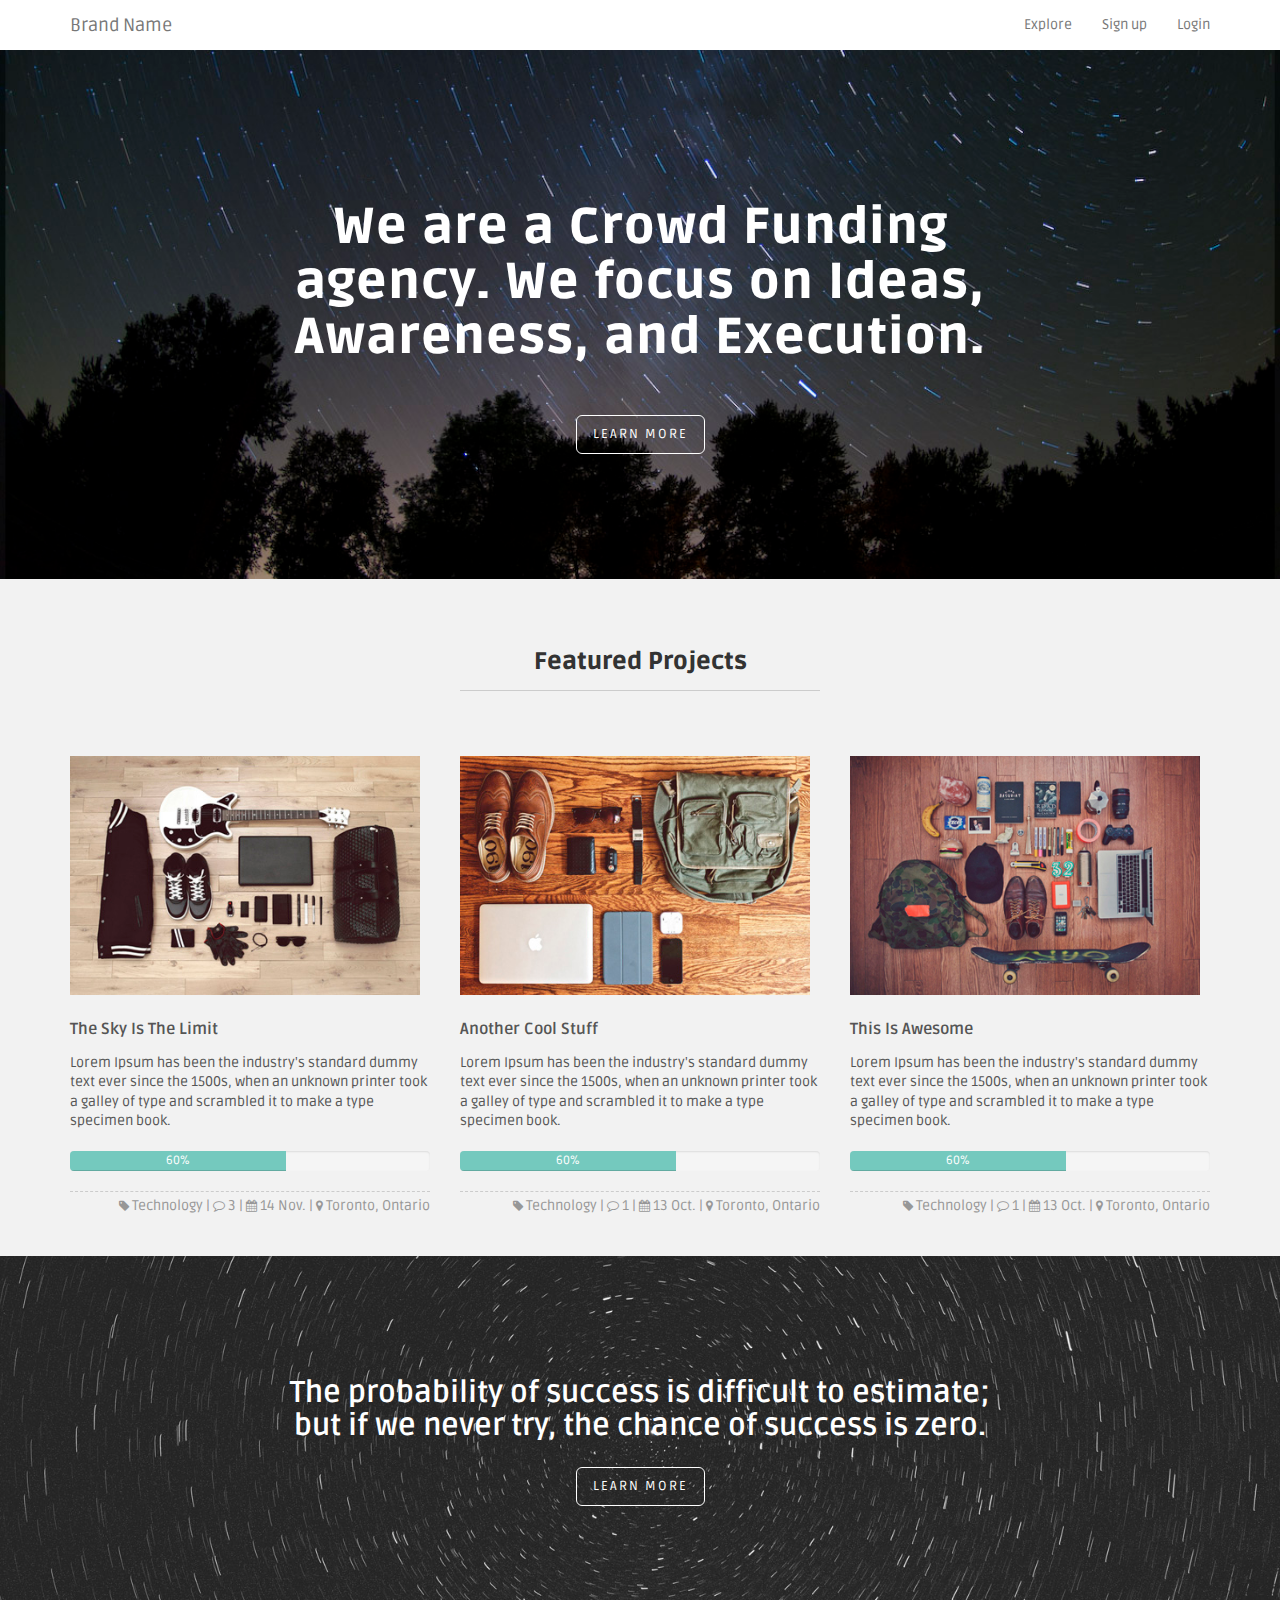
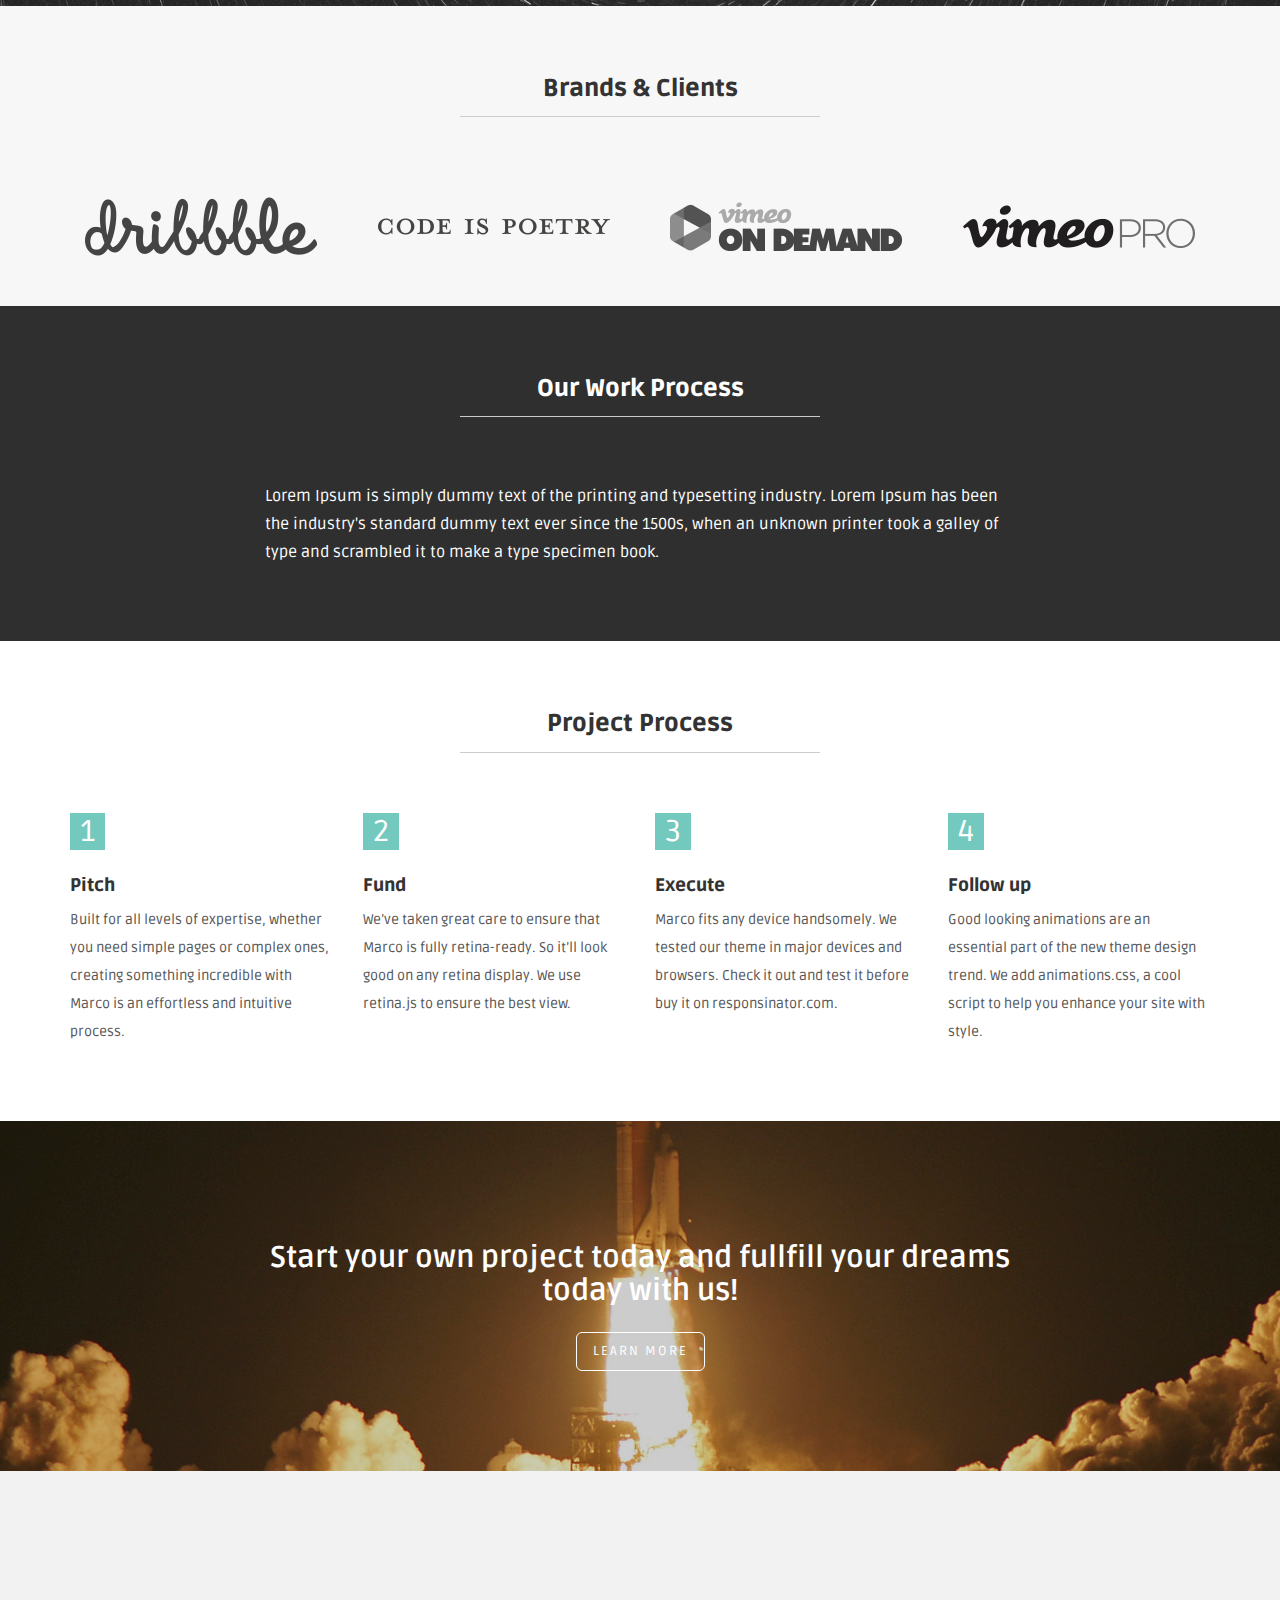
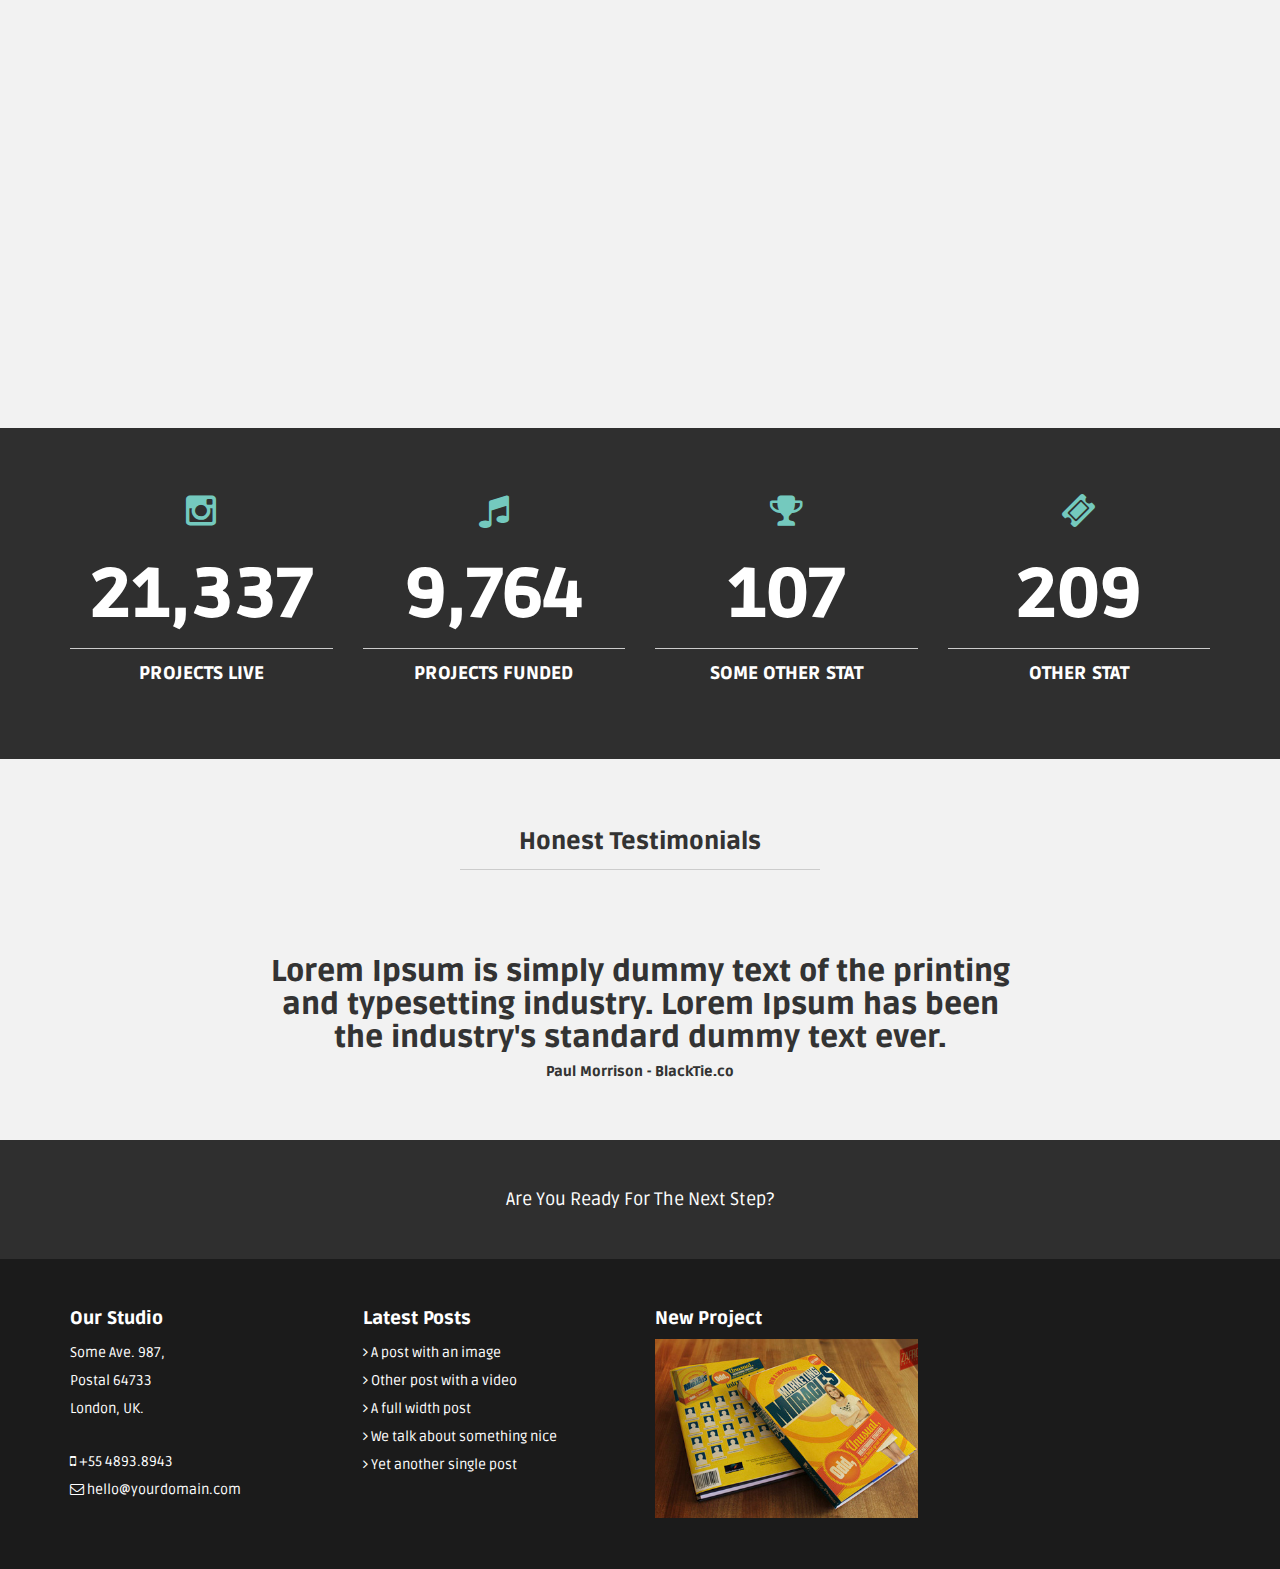
==== website/index.html @ f7316d7e "new sameple website" ====
<!DOCTYPE html>
<html lang="en">
  <head>
    <meta charset="utf-8">
    <meta http-equiv="X-UA-Compatible" content="IE=edge">
    <meta name="viewport" content="width=device-width, initial-scale=1.0">
    <meta name="description" content="">
    <meta name="author" content="">
    <link rel="shortcut icon" href="assets/ico/favicon.png">

    <title>Brand Name</title>

    <link href="assets/css/hover_pack.css" rel="stylesheet">

    <!-- Bootstrap core CSS -->
    <link href="assets/css/bootstrap.css" rel="stylesheet">

    <!-- Custom styles for this template -->
    <link href="assets/css/main.css" rel="stylesheet">
    <link href="assets/css/colors/color-74c9be.css" rel="stylesheet">    
    <link href="assets/css/animations.css" rel="stylesheet">
    <link href="assets/css/font-awesome.min.css" rel="stylesheet">
    

    <!-- Main Jquery & Hover Effects. Should load first -->
    <script src="http://ajax.googleapis.com/ajax/libs/jquery/1.11.2/jquery.min.js"></script>
    <script src="assets/js/hover_pack.js"></script>
  
  </head>

  <body>


	<! ========== NAV BAR ==================================================================================================== 
	=============================================================================================================================>

    <nav class="navbar navbar-default navbar-fixed-top topnav" role="navigation">
        <div class="container topnav">
            <!-- Brand and toggle get grouped for better mobile display -->
            <div class="navbar-header">
                <button type="button" class="navbar-toggle" data-toggle="collapse" data-target="#bs-example-navbar-collapse-1">
                    <span class="sr-only">Toggle navigation</span>
                    <span class="icon-bar"></span>
                    <span class="icon-bar"></span>
                    <span class="icon-bar"></span>
                </button>
                <a class="navbar-brand topnav" href="index.html">Brand Name</a>
            </div>
            <!-- Collect the nav links, forms, and other content for toggling -->
            <div class="collapse navbar-collapse" id="bs-example-navbar-collapse-1">
                <ul class="nav navbar-nav navbar-right">
                    <li>
                        <a href="#">Explore</a>
                    </li>
                    <li>
                        <a href="#signup" data-toggle="modal">Sign up</a>
                    </li>
                    <li>
                        <a href="#login" data-toggle="modal">Login</a>
                    </li>
                </ul>
            </div>
            <!-- /.navbar-collapse -->
        </div>
        <!-- /.container -->
    </nav>


	<! ========== HEADERWRAP ==================================================================================================== 
	=============================================================================================================================>
    <div id="headerwrap">
    	<div class="container">
			<div class="row centered">
				<div class="col-lg-8 col-lg-offset-2 mt">
					<h1>We are a Crowd Funding agency. We focus on Ideas, Awareness, and Execution.</h1>
    				<p class="mt"><button type="button" class="btn btn-cta btn-lg">LEARN MORE</button></p>
				</div>
				
			</div><!-- /row -->
    	</div><!-- /container -->
    </div> <!-- /headerwrap -->

	<! ========== BLOG POSTS ==================================================================================================== 
	=============================================================================================================================>    
	<div class="container">	

		<div class="row mt centered ">
			<div class="col-lg-4 col-lg-offset-4">
				<h3>Featured Projects</h3>
				<hr>
			</div>
		</div><!-- /row -->

		<div class="row mt">
			<div class="col-lg-4 col-md-4 col-xs-12 desc">
				<a class="b-link-fade b-animate-go" href="#"><img width="350" src="assets/img/portfolio/port04.jpg" alt="" />
					<div class="b-wrapper">
					  	<h4 class="b-from-left b-animate b-delay03">Project Name 1</h4>
					  	<p class="b-from-right b-animate b-delay03">Read More.</p>
					</div>
				</a>
				<p>The Sky Is The Limit</p>
				<p class="lead">Lorem Ipsum has been the industry's standard dummy text ever since the 1500s, when an unknown printer took a galley of type and scrambled it to make a type specimen book.</p>
				<div class="progress">
  					<div class="progress-bar progress-bar-theme" role="progressbar" aria-valuenow="60" aria-valuemin="0" aria-valuemax="100" style="width: 60%;">
    				60%
 					</div>
				</div>			
				<hr-d>
				<p class="time"><i class="fa fa-tag"></i> Technology | <i class="fa fa-comment-o"></i> 3 | <i class="fa fa-calendar"></i> 14 Nov. | <i class="fa fa-map-marker"></i> Toronto, Ontario</p>

			</div><!-- col-lg-4 -->
			
			<div class="col-lg-4 col-md-4 col-xs-12 desc">
				<a class="b-link-fade b-animate-go" href="#"><img width="350" src="assets/img/portfolio/port05.jpg" alt="" />
					<div class="b-wrapper">
					  	<h4 class="b-from-left b-animate b-delay03">Project Name 2</h4>
					  	<p class="b-from-right b-animate b-delay03">Read More.</p>
					</div>
				</a>
				<p>Another Cool Stuff</p>
				<p class="lead">Lorem Ipsum has been the industry's standard dummy text ever since the 1500s, when an unknown printer took a galley of type and scrambled it to make a type specimen book.</p>
				<div class="progress">
  					<div class="progress-bar progress-bar-theme" role="progressbar" aria-valuenow="60" aria-valuemin="0" aria-valuemax="100" style="width: 60%;">
    				60%
 					</div>
				</div>					
				<hr-d>
				<p class="time"><i class="fa fa-tag"></i> Technology | <i class="fa fa-comment-o"></i> 1 | <i class="fa fa-calendar"></i> 13 Oct. | <i class="fa fa-map-marker"></i> Toronto, Ontario</p></p>
			</div><!-- col-lg-4 -->
			
			<div class="col-lg-4 col-md-4 col-xs-12 desc">
				<a class="b-link-fade b-animate-go" href="#"><img width="350" src="assets/img/portfolio/port06.jpg" alt="" />
					<div class="b-wrapper">
					  	<h4 class="b-from-left b-animate b-delay03">Project Name 3</h4>
					  	<p class="b-from-right b-animate b-delay03">Read More.</p>
					</div>
				</a>
				<p>This Is Awesome</p>
				<p class="lead">Lorem Ipsum has been the industry's standard dummy text ever since the 1500s, when an unknown printer took a galley of type and scrambled it to make a type specimen book.</p>
				<div class="progress">
  					<div class="progress-bar progress-bar-theme" role="progressbar" aria-valuenow="60" aria-valuemin="0" aria-valuemax="100" style="width: 60%;">
    				60%
 					</div>
				</div>					
				<hr-d>
				<p class="time"><i class="fa fa-tag"></i> Technology | <i class="fa fa-comment-o"></i> 1 | <i class="fa fa-calendar"></i> 13 Oct. | <i class="fa fa-map-marker"></i> Toronto, Ontario</p></p>
			</div><!-- col-lg-4 -->
			
		</div><!-- /row -->
	</div><!-- /container -->
	
	<! ========== CALL TO ACTION 1 ============================================================================================== 
	=============================================================================================================================>    
    <div id="cta01">
    	<div class="container">
    		<div class="row">
    			<div class="col-lg-8 col-lg-offset-2">
    				<h2>The probability of success is difficult to estimate;<br/>but if we never try, the chance of success is zero.</h2>
    				<button type="button" class="btn btn-cta btn-lg">LEARN MORE</button>
    			</div>
    		</div><!-- /row -->
    	</div><!-- /container -->
    </div><! --/cta01 -->


	<! ========== BRANDS & CLIENTS =============================================================================================== 
	=============================================================================================================================>    
	<div id="grey">
		<div class="container">
			<div class="row mt centered ">
				<div class="col-lg-4 col-lg-offset-4">
					<h3>Brands & Clients</h3>
					<hr>
				</div><!-- /col-lg-4 -->
			</div><!-- /row -->
			
			<div class="row centered">
				<div class="col-lg-3 pt">
					<img class="img-responsive" src="assets/img/clients/client01.png" alt="">
				</div>
				<div class="col-lg-3 pt">
					<img class="img-responsive" src="assets/img/clients/client02.png" alt="">
				</div>
				<div class="col-lg-3 pt">
					<img class="img-responsive" src="assets/img/clients/client03.png" alt="">
				</div>
				<div class="col-lg-3 pt">
					<img class="img-responsive" src="assets/img/clients/client04.png" alt="">
				</div>

			</div><!-- /row -->
		</div><!-- /container -->
	</div><!-- /grey -->

	
	<! ========== BLACK SECTION ================================================================================================= 
	=============================================================================================================================>    
	<div id="black">
		<div class="container">
			<div class="row mt centered">
				<div class="col-lg-4 col-lg-offset-4">
					<h3>Our Work Process</h3>
					<hr>
				</div><!-- /col-lg-4 -->
			</div><!-- /row -->
			
			<div class="row mt">
				<div class="col-lg-8 col-lg-offset-2">
					<p>Lorem Ipsum is simply dummy text of the printing and typesetting industry. Lorem Ipsum has been the industry's standard dummy text ever since the 1500s, when an unknown printer took a galley of type and scrambled it to make a type specimen book.</p>
				</div><! --/col-lg-8 -->
			</div><!-- /row -->
		</div><!-- /container -->
	</div><!-- /black -->


	<! ========== FEATURED ICONS ================================================================================================ 
	=============================================================================================================================>    
    <div id="white">
	    <div class="container">
	    	<div class="row mt">
	    		<div class="col-lg-4 col-lg-offset-4 centered">
	    			<h3>Project Process</h3>
	    			<hr>
	    		</div>
	    	</div>
	    	<div class="row mt">
	    		<div class="col-lg-3">
	    			<p class="capitalize">1</p>
	    			<h4>Pitch</h4>
	    			<p>Built for all levels of expertise, whether you need simple pages or complex ones, creating something incredible with Marco is an effortless and intuitive process.</p>
	    		</div>
	    		<div class="col-lg-3">
	    			<p class="capitalize">2</p>
	    			<h4>Fund</h4>
	    			<p>We’ve taken great care to ensure that Marco is fully retina-ready. So it’ll look good on any retina display. We use retina.js to ensure the best view.</p>
	    		</div>
	    		<div class="col-lg-3">
	    			<p class="capitalize">3</p>
	    			<h4>Execute</h4>
	    			<p>Marco fits any device handsomely. We tested our theme in major devices and browsers. Check it out and test it before buy it on responsinator.com.</p>
	    		</div>    	
	
	    		<div class="col-lg-3">
	    			<p class="capitalize">4</p>
	    			<h4>Follow up</h4>
	    			<p>Good looking animations are an essential part of the new theme design trend. We add animations.css, a cool script to help you enhance your site with style.</p>
	    		</div>
	    	</div><!-- /row -->
	    </div><!-- /container -->
    </div><!-- /white -->

	<! ========== CALL TO ACTION 2 ============================================================================================== 
	=============================================================================================================================>    
    <div id="cta02">
    	<div class="container">
    		<div class="row">
    			<div class="col-lg-8 col-lg-offset-2">
    				<h2>Start your own project today and fullfill your dreams today with us!</h2>
    				<button type="button" class="btn btn-cta btn-lg">LEARN MORE</button>
    			</div>
    		</div><!-- /row -->
    	</div><!-- /container -->
    </div><! --/cta02 -->

	<! ========== FEATURED ICONS ================================================================================================ 
	=============================================================================================================================>    
    <div class="container">
    	<div class="row mt">
    		<div class="col-lg-4 centered si">
    			<i class="fa fa-flask"></i>
    			<h4>Built with Bootstrap 3</h4>
    			<p>Built for all levels of expertise, whether you need simple pages or complex ones, creating something incredible with Marco is an effortless and intuitive process.</p>
    		</div>
    		<div class="col-lg-4 centered si">
    			<i class="fa fa-eye"></i>
    			<h4>Retina Display Theme</h4>
    			<p>We’ve taken great care to ensure that Marco is fully retina-ready. So it’ll look good on any retina display. We use retina.js to ensure the best view.</p>
    		</div>
    		<div class="col-lg-4 centered si">
    			<i class="fa fa-mobile"></i>
    			<h4>Responsive Design Always</h4>
    			<p>Marco fits any device handsomely. We tested our theme in major devices and browsers. Check it out and test it before buy it on responsinator.com.</p>
    		</div>    	

    		<div class="col-lg-4 centered si">
    			<i class="fa fa-cog"></i>
    			<h4>Really Nice Animations</h4>
    			<p>Good looking animations are an essential part of the new theme design trend. We add animations.css, a cool script to help you enhance your site with style.</p>
    		</div>
    		<div class="col-lg-4 centered si">
    			<i class="fa fa-flag"></i>
    			<h4>Font Awesome Included</h4>
    			<p>Font Awesome is the most used icon font on Bootstrap. Gives you scalable vector icons that can instantly be customized with the power of CSS.</p>
    		</div>
    		<div class="col-lg-4 centered si">
    			<i class="fa fa-heart"></i>
    			<h4>Carefully Crafted</h4>
    			<p>We aim to design both, functional & beautiful themes. Details are an important part of our main concept. We work hard to keep our code and front-end flawless.</p>
    		</div>    	
    	</div><!-- /row -->
    </div><!-- /container -->
    
	
	
	<! ========== BLACK SECTION ================================================================================================= 
	=============================================================================================================================>    
	<div id="black">
		<div class="container pt">
			<div class="row mt centered">
				<div class="col-lg-3">
					<p><i class="fa fa-instagram"></i></p>
					<h1>21,337</h1>
					<hr>
					<h4>Projects Live</h4>
				</div>

				<div class="col-lg-3">
					<p><i class="fa fa-music"></i></p>
					<h1>9,764</h1>
					<hr>
					<h4>Projects Funded</h4>
				</div>

				<div class="col-lg-3">
					<p><i class="fa fa-trophy"></i></p>
					<h1>107</h1>
					<hr>
					<h4>Some other stat</h4>
				</div>

				<div class="col-lg-3">
					<p><i class="fa fa-ticket"></i></p>
					<h1>209</h1>
					<hr>
					<h4>Other stat</h4>
				</div>

			</div><!-- /row -->
		</div><!-- /container -->
	</div><!-- /black -->

	<! ========== TESTIMONIAL CAROUSEL ========================================================================================== 
	=============================================================================================================================>    

	<div class="container">
    	<div class="row mt">
    		<div class="col-lg-4 col-lg-offset-4 centered">
    			<h3>Honest Testimonials</h3>
    			<hr>
    		</div>
    	</div><! --/row -->
	
		<div class="row mt">
			<div class="col-lg-8 col-lg-offset-2 centered">
				<div id="carousel-example-generic" class="carousel slide" data-ride="carousel">				
					<!-- Wrapper for slides -->
					<div class="carousel-inner">
						<div class="item active">
						  <h2>Lorem Ipsum is simply dummy text of the printing and typesetting industry. Lorem Ipsum has been the industry's standard dummy text ever.</h2>
						  <h5>Paul Morrison - BlackTie.co</h5>
						</div>
						
						<div class="item">
						  <h2>It is a long established fact that a reader will be distracted by the readable content of a page when looking at its layout.</h2>
						  <h5>Mike Wellington - BlackTie.co</h5>
						</div>
					</div><!-- /carousel-inner -->
				
				</div><! --/carousel-example -->		
			</div><!-- /col-lg-8 -->
		</div><! --/row -->
	</div><!-- /container -->

	
	<! ========== CALL TO ACTION BAR =============================================================================================== 
	=============================================================================================================================>    
	<div id="cta-bar">
		<div class="container">
			<div class="row centered">
				<a href="#"><h4>Are You Ready For The Next Step?</h4></a>
			</div>
		</div><!-- /container -->
	</div><!-- /cta-bar -->
	
	<! ========== FOOTER ======================================================================================================== 
	=============================================================================================================================>    
	
	<div id="f">
		<div class="container">
			<div class="row">
				<!-- ADDRESS -->
				<div class="col-lg-3">
					<h4>Our Studio</h4>
					<p>
						Some Ave. 987,<br/>
						Postal 64733<br/>
						London, UK.<br/>
					</p>
					<p>
						<i class="fa fa-mobile"></i> +55 4893.8943<br/>
						<i class="fa fa-envelope-o"></i> hello@yourdomain.com
					</p>
				</div><! --/col-lg-3 -->
				

				<!-- LATEST POSTS -->
				<div class="col-lg-3">
					<h4>Latest Posts</h4>
					<p>
						<i class="fa fa-angle-right"></i> A post with an image<br/>
						<i class="fa fa-angle-right"></i> Other post with a video<br/>
						<i class="fa fa-angle-right"></i> A full width post<br/>
						<i class="fa fa-angle-right"></i> We talk about something nice<br/>
						<i class="fa fa-angle-right"></i> Yet another single post<br/>
					</p>
				</div><!-- /col-lg-3 -->
				
				<!-- NEW PROJECT -->
				<div class="col-lg-3">
					<h4>New Project</h4>
					<a href="#"><img class="img-responsive" src="assets/img/portfolio/port03.jpg" alt="" /></a>
				</div><!-- /col-lg-3 -->
				
				
			</div><! --/row -->
		</div><!-- /container -->
	</div><!-- /f -->
	
	<!--- MODAL -->
    <div class="modal fade" id="signup" tabindex="-1" role= "dialog" aria-labelledby="myModalLabel" aria-hidden="true">
		<div class="modal-dialog">
			<div class="modal-content">
				<div class="modal-header">
					<h4>Sign Up</h4>
				</div>
				<div class="modal-body">
					<form id="logincheck">
						<div class="form-group">
							<label for="fname">First Name:</label>
							<input type="text" class="form-control" id="fname" placeholder="Please Enter Your First Name">
						</div>
						<div class="form-group">
							<label for="text">Last Name:</label>
							<input type="text" class="form-control" id="lname" placeholder="Please Enter Your Last Name">
						</div>				
						<div class="form-group">
							<label for="email">Email:</label>
							<input type="email" class="form-control" id="email" placeholder="Please Enter Your Email">
						</div>
						<div class="form-group">
							<label for="pwd">Password:</label>
							<input type="password" class="form-control" id="pwd" placeholder="Please Enter Your Password">
						</div>
						<div class="form-group">
							<label for="repwd">Confirm Password:</label>
							<input type="password" class="form-control" id="repwd" placeholder="Please Re-Enter Your Password">
						</div>
					</form>
				</div>
				<div class="modal-footer">
		      		<button type="button" class="btn btn-default" data-dismiss="modal">Cancel</button>
		      		<button type="button" class="btn btn-primary">Submit</button>
  				</div>
			</div>
		</div>
	</div>
	<div class="modal fade" id="login" tabindex="-1" role= "dialog" aria-labelledby="myModalLabel" aria-hidden="true">
		<div class="modal-dialog">
			<div class="modal-content">
				<div class="modal-header">
					<h4>Login</h4>
				</div>
				<div class="modal-body">
					<form>
						<div class="form-group">
							<label for="email">Email:</label>
							<input type="email" class="form-control" id="email" placeholder="Please Enter Your Email">
						</div>
						<div class="form-group">
							<label for="pwd">Password:</label>
							<input type="password" class="form-control" id="pwd" placeholder="Please Enter Your Password">
						</div>
						<div class="checkbox">
							<label><input type="checkbox">Remember Me</label>
						</div>
						<div class="extralogin">
							<a href="#">Forgot your password?</a>
							<p>Don't have an account?
								<a href="#signup" data-toggle="modal" data-dismiss="modal">Register now!</a>
							</p>	
						</div>
					</form>
				</div><p></p>
				<div class="modal-footer">
		      	<button type="button" class="btn btn-default" data-dismiss="modal">Cancel</button>
		      	<button type="button" class="btn btn-primary">Log In</button>
  			</div>
			</div>
		</div>
	</div>

    <!-- Bootstrap core JavaScript
    ================================================== -->
    <!-- Placed at the end of the document so the pages load faster -->
    <script src="assets/js/bootstrap.min.js"></script>
    <script src="assets/js/retina.js"></script>


  	<script>
		$(window).scroll(function() {
			$('.si').each(function(){
			var imagePos = $(this).offset().top;
	
			var topOfWindow = $(window).scrollTop();
				if (imagePos < topOfWindow+400) {
					$(this).addClass("slideUp");
				}
			});
		});
	</script>    



  
  </body>
</html>
---- website/assets/css/hover_pack.css ----
.safari5 *{
-webkit-transform: none !important;
-webkit-transition: none !important;
}

/*-----------------------------------------------------------------------------------*/
/*	Fade
/*-----------------------------------------------------------------------------------*/
.b-link-fade{
position: relative;
display: inline-block;
vertical-align: top;
margin-bottom: 5px;

}
.b-link-fade .b-wrapper{z-index:1;}
.b-link-fade .b-top-line{z-index:0}
.b-link-fade .b-wrapper, .b-link-fade .b-top-line{
position:absolute;
width:100%;
height:100%;
top:0;
left:0;
text-align:center;
color:#fff;
background: #74c9be;
visibility:hidden; /* lt-ie9 */
}

.b-link-fade .b-wrapper, .b-link-fade .b-top-line{
transition:all 0.6s ease;
-moz-transition:all 0.6s ease;
-ms-transition:all 0.6s ease;
-o-transition:all 0.6s ease;
-webkit-transition:all 0.6s ease;

overflow: hidden;

opacity:0;
}
.b-link-fade:hover .b-wrapper, .b-link-fade:hover .b-top-line{

opacity:0.8;
visibility:visible; /* lt-ie9 */
}

/*-----------------------------------------------------------------------------------*/
/*	Flow
/*-----------------------------------------------------------------------------------*/
.b-link-flow{
position: relative;
display: inline-block;
vertical-align: top;
margin-bottom: 5px;

}
.b-link-flow .b-wrapper{z-index:1;}
.b-link-flow .b-top-line{z-index:0}
.b-link-flow .b-wrapper, .b-link-flow .b-top-line{
position:absolute;
width:100%;
height:100%;
top:0;
left:0;
text-align:center;
color:#fff;
background: #74c9be;
visibility:hidden; /* lt-ie9 */
}

.b-link-flow .b-wrapper, .b-link-flow .b-top-line{
transition:all 0.6s ease;
-moz-transition:all 0.6s ease;
-ms-transition:all 0.6s ease;
-o-transition:all 0.6s ease;
-webkit-transition:all 0.6s ease;

transform:scale(0);
-moz-transform:scale(0);
-ms-transform:scale(0);
-o-transform:scale(0);
-webkit-transform:scale(0);

opacity:0;
}
.b-link-flow:hover .b-wrapper, .b-link-flow:hover .b-top-line{
transform:scale(1);
-moz-transform:scale(1);
-ms-transform:scale(1);
-o-transform:scale(1);
-webkit-transform:scale(1);

opacity:1;
visibility:visible; /* lt-ie9 */
}

/*-----------------------------------------------------------------------------------*/
/*	Stroke
/*-----------------------------------------------------------------------------------*/
.b-link-stroke{
position:relative;
display:inline-block;
vertical-align:top;
font-family: 'Open Sans', sans-serif;
font-weight: 300;
overflow:hidden;
margin-bottom: 5px;
}
.b-link-stroke .b-wrapper{
position:absolute;
width:100%;
height:100%;
top:0;
left:0;
text-align:center;
color:#fff;
}
.b-link-stroke .b-top-line{
position:absolute;
top:-100%;
left:0;
width:50%;
height:100%;
background: #74c9be;
}
.b-link-stroke .b-bottom-line{
position:absolute;
bottom:-100%;
right:0;
width:50%;
height:100%;
background: #74c9be;
}
.b-link-stroke .b-top-line, .b-link-stroke .b-bottom-line{
transition:all 0.5s;
-moz-transition:all 0.5s;
-ms-transition:all 0.5s;
-o-transition:all 0.5s;
-webkit-transition:all 0.5s;
} 

.b-link-stroke:hover .b-top-line{
top:0;
}
.b-link-stroke:hover .b-bottom-line{
bottom:0;
}

/*-----------------------------------------------------------------------------------*/
/*	Twist
/*-----------------------------------------------------------------------------------*/
.b-link-twist{
position:relative;
display:inline-block;
vertical-align:top;
font-family: 'Open Sans', sans-serif;
font-weight: 300;
margin-bottom: 5px;
}
.b-link-twist .b-wrapper{
position:absolute;
width:100%;
height:100%;
top:0;
left:0;
text-align:center;
color:#fff;
overflow:hidden;
}
.b-link-twist .b-top-line{
position:absolute;
top:0;
left:1px;
width:50%;
height:100%;
background: #74c9be;
transform: perspective(400px) rotate3d(180,0,0,0deg);
-webkit-transform: perspective(400px) rotate3d(180,0,0,0deg);
-moz-transform: perspective(400px) rotate3d(180,0,0,0deg);
-o-transform: perspective(400px) rotate3d(180,0,0,0deg);
-ms-transform: perspective(400px) rotate3d(180,0,0,0deg);
}
.b-link-twist .b-bottom-line{
position:absolute;
bottom:0;
right:0px;
width:50%;
height:100%;
background: #74c9be;
transform: perspective(400px) rotate3d(180,0,0,0deg);
-webkit-transform: perspective(400px) rotate3d(180,0,0,0deg);
-moz-transform: perspective(400px) rotate3d(180,0,0,0deg);
-o-transform: perspective(400px) rotate3d(180,0,0,0deg);
-ms-transform: perspective(400px) rotate3d(180,0,0,0deg);
}
.b-link-twist .b-top-line{
transition:all 1s;
-moz-transition:all 1s;
-ms-transition:all 1s;
-o-transition:all 1s;
-webkit-transition:all 1s;

background-position:left top;
} 

.b-link-twist .b-bottom-line{
transition:all 1s 0.1s;
-moz-transition:all 1s 0.1s;
-ms-transition:all 1s 0.1s;
-o-transition:all 1s 0.1s;
-webkit-transition:all 1s 0.1s;

background-position:right top;
}

.b-link-twist:hover .b-top-line{
transform: perspective(400px) rotate3d(180,0,0,180deg);
-webkit-transform: perspective(400px) rotate3d(180,0,0,180deg);
-moz-transform: perspective(400px) rotate3d(180,0,0,180deg);
-o-transform: perspective(400px) rotate3d(180,0,0,180deg);
-ms-transform: perspective(400px) rotate3d(180,0,0,180deg);
}
.b-link-twist:hover .b-bottom-line{
transform: perspective(400px) rotate3d(180,0,0,-180deg);
-webkit-transform: perspective(400px) rotate3d(180,0,0,-180deg);
-moz-transform: perspective(400px) rotate3d(180,0,0,-180deg);
-o-transform: perspective(400px) rotate3d(180,0,0,-180deg);
-ms-transform: perspective(400px) rotate3d(180,0,0,-180deg);
}
.b-link-twist .b-top-line b, .b-link-twist .b-bottom-line b{
transition:all 0.3s 0.2s;
-moz-transition:all 0.3s 0.2s;
-ms-transition:all 0.3s 0.2s;
-o-transition:all 0.3s 0.2s;
-webkit-transition:all 0.3s 0.2s;

position:absolute;
top:0;
left:0;
width:101%;
height:100%;
}

.b-link-twist:hover .b-top-line b, .b-link-twist:hover .b-bottom-line b{
background: #74c9be;
height:100%;
}

/*-----------------------------------------------------------------------------------*/
/*	Flip
/*-----------------------------------------------------------------------------------*/
.b-link-flip{
position:relative;
display:inline-block;
vertical-align:top;
font-family: 'Open Sans', sans-serif;
font-weight: 300;
margin-bottom: 5px;
background: #74c9be;
}
.b-link-flip .b-wrapper{
position:absolute;
width:100%;
height:100%;
top:0;
left:0;
text-align:center;
color:#fff;
overflow:hidden;
z-index:1;
visibility:hidden; /* lt-ie9 */
}
/* lt-ie9 */
.b-link-flip:hover .b-wrapper{
visibility:visible;
}

.b-link-flip .b-top-line{
position:absolute;
top:0px;
left:0;
width:100%;
height:50%;
background: #74c9be;

-webkit-transform-origin: 50% 100%;
-moz-transform-origin: 50% 100%;
-o-transform-origin: 50% 100%;
-ms-transform-origin: 50% 100%;
transform-origin: 50% 100%;
-webkit-transform: perspective(400px) rotateX(0deg) rotateY(0deg) rotateZ(0deg);
-moz-transform: perspective(400px) rotateX(0deg) rotateY(0deg) rotateZ(0deg);
-o-transform: perspective(400px) rotateX(0deg) rotateY(0deg) rotateZ(0deg);
-ms-transform: perspective(400px) rotateX(0deg) rotateY(0deg) rotateZ(0deg);
transform: perspective(400px) rotateX(0deg) rotateY(0deg) rotateZ(0deg);

}
.safari5 .b-link-flip .b-top-line{
height:100%
}
.b-link-flip .b-bottom-line{
position:absolute;
bottom:0px;
right:0;
width:100%;
height:50%;
background: #74c9be;
}
.b-link-flip .b-top-line{
transition:all 1s;
-moz-transition:all 1s;
-ms-transition:all 1s;
-o-transition:all 1s;
-webkit-transition:all 1s;

background-position:left top;
z-index:1;
} 

.b-link-flip .b-bottom-line{
background-position:left bottom;
z-index:0;
}

.b-link-flip:hover .b-top-line{
-webkit-transform-origin: 50% 100%;
-moz-transform-origin: 50% 100%;
-o-transform-origin: 50% 100%;
-ms-transform-origin: 50% 100%;
transform-origin: 50% 100%;
-webkit-transform: perspective(400px) rotateX(-180deg) rotateY(0deg) rotateZ(0deg);
-moz-transform: perspective(400px) rotateX(-180deg) rotateY(0deg) rotateZ(0deg);
-o-transform: perspective(400px) rotateX(-180deg) rotateY(0deg) rotateZ(0deg);
-ms-transform: perspective(400px) rotateX(-180deg) rotateY(0deg) rotateZ(0deg);
transform: perspective(400px) rotateX(-180deg) rotateY(0deg) rotateZ(0deg);
}

.b-link-flip .b-top-line b{
transition:all 0.3s 0.2s;
-moz-transition:all 0.3s 0.2s;
-ms-transition:all 0.3s 0.2s;
-o-transition:all 0.3s 0.2s;
-webkit-transition:all 0.3s 0.2s;
}
.b-link-flip .b-top-line b, .b-link-flip .b-bottom-line b{
height:101%;
position:absolute;
top:0;
left:0;
width:100%;
}

.b-link-flip:hover .b-top-line b{
background: #74c9be;
}
.lt-ie10 .b-link-flip:hover .b-bottom-line b{
background: #74c9be;
}



/*-----------------------------------------------------------------------------------*/
/*	Box
/*-----------------------------------------------------------------------------------*/
.b-link-box{
position:relative;
display:inline-block;
vertical-align:top;
font-family: 'Open Sans', sans-serif;
font-weight: 300;
margin-bottom: 5px;
overflow:hidden;
}
.b-link-box .b-wrapper{
position:absolute;
width:100%;
height:100%;
top:0;
left:0;
text-align:center;
color:#fff;
overflow:hidden;
}
.b-link-box .b-top-line{
position: absolute;
left: 0;
top: -4%;
right: 0;
bottom: -4%;
transition: all 0.5s linear;
-moz-transition: all 0.5s linear;
-ms-transition: all 0.5s linear;
-o-transition: all 0.5s linear;
-webkit-transition: all 0.5s linear;
border: 30px solid #74c9be;
-webkit-transform: scale(2);
-moz-transform: scale(2);
-o-transform: scale(2);
-ms-transform: scale(2);
transform: scale(2);
visibility:hidden; /* lt-ie9 */
}
.b-link-box .b-bottom-line{
position:absolute;
left:0;
top:0;
width:100%;
height:100%;

transition:all 0.3s linear;
-moz-transition:all 0.3s linear;
-ms-transition:all 0.3s linear;
-o-transition:all 0.3s linear;
-webkit-transition:all 0.3s linear;
visibility:hidden; /* lt-ie9 */

-webkit-transform: scale(0);
-moz-transform: scale(0);
-o-transform: scale(0);
-ms-transform: scale(0);
transform: scale(0);

background: #74c9be; 
}
.b-link-box:hover .b-top-line{
-webkit-transform: scale(1);
-moz-transform: scale(1);
-o-transform: scale(1);
-ms-transform: scale(1);
transform: scale(1);
visibility:visible; /* lt-ie9 */
}
.b-link-box:hover .b-bottom-line{
-webkit-transform: scale(0.8);
-moz-transform: scale(0.8);
-o-transform: scale(0.8);
-ms-transform: scale(0.8);
transform: scale(0.8);
visibility:visible; /* lt-ie9 */
}
/*-----------------------------------------------------------------------------------*/
/*	Strip
/*-----------------------------------------------------------------------------------*/
.b-link-stripe{
position:relative;
display:inline-block;
vertical-align:top;
font-family: 'Open Sans', sans-serif;
font-weight: 300;
margin-bottom: 5px;
overflow:hidden;
}
.b-link-stripe .b-wrapper{
position:absolute;
width:100%;
height:100%;
top:0;
left:0;
text-align:center;
color:#fff;
overflow:hidden;
}

.b-link-stripe .b-line{
position:absolute;
top:0;
bottom:0;
width:20%;
background:#74c9be;

transition:all 0.5s linear;
-moz-transition:all 0.5s linear;
-ms-transition:all 0.5s linear;
-o-transition:all 0.5s linear;
-webkit-transition:all 0.5s linear;

opacity:0;
visibility:hidden; /* lt-ie9 */
}
/* lt-ie9 */
.b-link-stripe:hover .b-line{
visibility:visible;
}

.b-link-stripe .b-line1{
left:0;
}
.b-link-stripe .b-line2{
left:20%;
transition-delay:0.1s !important;
-moz-transition-delay:0.1s !important;
-ms-transition-delay:0.1s !important;
-o-transition-delay:0.1s !important;
-webkit-transition-delay:0.1s !important;
}
.b-link-stripe .b-line3{
left:40%;
transition-delay:0.2s !important;
-moz-transition-delay:0.2s !important;
-ms-transition-delay:0.2s !important;
-o-transition-delay:0.2s !important;
-webkit-transition-delay:0.2s !important;
}
.b-link-stripe .b-line4{
left:60%;
transition-delay:0.3s !important;
-moz-transition-delay:0.3s !important;
-ms-transition-delay:0.3s !important;
-o-transition-delay:0.3s !important;
-webkit-transition-delay:0.3s !important;
}
.b-link-stripe .b-line5{
left:80%;
transition-delay:0.4s !important;
-moz-transition-delay:0.4s !important;
-ms-transition-delay:0.4s !important;
-o-transition-delay:0.4s !important;
-webkit-transition-delay:0.4s !important;
}

.b-link-stripe:hover .b-line{
opacity:1;
}
/*-----------------------------------------------------------------------------------*/
/*	Apart
/*-----------------------------------------------------------------------------------*/
.b-link-apart-horisontal, .b-link-apart-vertical{
position:relative;
display:inline-block;
vertical-align:top;
font-family: 'Open Sans', sans-serif;
font-weight: 300;
margin-bottom: 5px;
overflow:hidden;
}
.b-link-apart-horisontal .b-wrapper, .b-link-apart-vertical .b-wrapper{
position:absolute;
width:100%;
height:100%;
top:0;
left:0;
text-align:center;
color:#fff;
overflow:hidden;
}
.b-link-apart-horisontal .b-top-line, .b-link-apart-horisontal .b-bottom-line,.b-link-apart-vertical .b-top-line, .b-link-apart-vertical .b-bottom-line {
position:absolute;

transition:all 0.2s linear;
-moz-transition:all 0.2s linear;
-ms-transition:all 0.2s linear;
-o-transition:all 0.2s linear;
-webkit-transition:all 0.2s linear;
}
.b-link-apart-horisontal .b-top-line-up, .b-link-apart-horisontal .b-bottom-line-up,.b-link-apart-vertical .b-top-line-up, .b-link-apart-vertical .b-bottom-line-up {
position:absolute;

transition:all 0.2s 0.2s linear;
-moz-transition:all 0.2s 0.2s linear;
-ms-transition:all 0.2s 0.2s linear;
-o-transition:all 0.2s 0.2s linear;
-webkit-transition:all 0.2s 0.2s linear;
}
/* Horisontal */
.b-link-apart-horisontal .b-top-line, .b-link-apart-horisontal .b-bottom-line{
height: 0.1%;
left:50%;
right:50%;
}
.b-link-apart-horisontal:hover .b-top-line, .b-link-apart-horisontal:hover .b-bottom-line{
left:0;
right:0;
}
.b-link-apart-horisontal .b-top-line-up, .b-link-apart-horisontal .b-bottom-line-up{
left:0;
right:0;
height:0;
}
.b-link-apart-horisontal:hover .b-top-line-up, .b-link-apart-horisontal:hover .b-bottom-line-up{
height: 50%;
}

/* Vertical */
.b-link-apart-vertical .b-top-line, .b-link-apart-vertical .b-bottom-line{
width: 0.1%;
top:50%;
bottom:50%;
}
.b-link-apart-vertical:hover .b-top-line, .b-link-apart-vertical:hover .b-bottom-line{
top:0;
bottom:0;
}
.b-link-apart-vertical .b-top-line-up, .b-link-apart-vertical .b-bottom-line-up{
top:0;
bottom:0;
width:0;
}
.b-link-apart-vertical:hover .b-top-line-up, .b-link-apart-vertical:hover .b-bottom-line-up{
width: 50%;
}

/* Horisontal */
.b-link-apart-horisontal .b-top-line, .b-link-apart-horisontal .b-top-line-up{
top:50%;
background:#74c9be;
}
.b-link-apart-horisontal .b-bottom-line, .b-link-apart-horisontal .b-bottom-line-up{
bottom:50%;
background:#74c9be;
}

/* Vertical */
.b-link-apart-vertical .b-top-line, .b-link-apart-vertical .b-top-line-up{
left:50%;
background:#74c9be;
}
.b-link-apart-vertical .b-bottom-line, .b-link-apart-vertical .b-bottom-line-up{
right:50%;
background:#74c9be;
}
/*-----------------------------------------------------------------------------------*/
/*	Diagonal
/*-----------------------------------------------------------------------------------*/
.b-link-diagonal{
position:relative;
display:inline-block;
vertical-align:top;
font-family: 'Open Sans', sans-serif;
font-weight: 300;
margin-bottom: 5px;
overflow:hidden;
}
.b-link-diagonal .b-wrapper{
position:absolute;
width:100%;
height:100%;
top:0;
left:0;
text-align:center;
color:#fff;
overflow:hidden;
}
.b-link-diagonal .b-line-group{
position:absolute;
top:0;
left:0;
right:0;
bottom:0;

transform: rotate(-25deg);
-webkit-transform: rotate(-25deg);
-moz-transform: rotate(-25deg);
-o-transform: rotate(-25deg);
-ms-transform: rotate(-25deg);
}
.b-link-diagonal .b-line{
position:absolute;
top: -90px;
bottom: -60px;
width:22%;
background:#74c9be;

transition:all 0.2s linear;
-moz-transition:all 0.2s linear;
-ms-transition:all 0.2s linear;
-o-transition:all 0.2s linear;
-webkit-transition:all 0.2s linear;
}
.b-link-diagonal .b-line1{
left: -10%;
width: 31%;
}
.b-link-diagonal .b-line2{
left:20%;
transition-delay:0.1s !important;
-moz-transition-delay:0.1s !important;
-ms-transition-delay:0.1s !important;
-o-transition-delay:0.1s !important;
-webkit-transition-delay:0.1s !important;
}
.b-link-diagonal .b-line3{
left:40%;
transition-delay:0.2s !important;
-moz-transition-delay:0.2s !important;
-ms-transition-delay:0.2s !important;
-o-transition-delay:0.2s !important;
-webkit-transition-delay:0.2s !important;
}
.b-link-diagonal .b-line4{
left:60%;
transition-delay:0.3s !important;
-moz-transition-delay:0.3s !important;
-ms-transition-delay:0.3s !important;
-o-transition-delay:0.3s !important;
-webkit-transition-delay:0.3s !important;
}
.b-link-diagonal .b-line5{
left: 80%;
width: 30%;
transition-delay:0.4s !important;
-moz-transition-delay:0.4s !important;
-ms-transition-delay:0.4s !important;
-o-transition-delay:0.4s !important;
-webkit-transition-delay:0.4s !important;
}

.b-link-diagonal .b-line1, .b-link-diagonal .b-line3, .b-link-diagonal .b-line5{
top: 130%;
}
.b-link-diagonal .b-line2, .b-link-diagonal .b-line4{
bottom: 130%;
}
.b-link-diagonal:hover .b-line1, .b-link-diagonal:hover .b-line3, .b-link-diagonal:hover .b-line5{
top: -90px;
}

.b-link-diagonal:hover .b-line2, .b-link-diagonal:hover .b-line4{
bottom: -60px;
}
/*-----------------------------------------------------------------------------------*/
/*	Delay
/*-----------------------------------------------------------------------------------*/
.b-delay03{
transition-delay:0.3s !important;
-moz-transition-delay:0.3s !important;
-ms-transition-delay:0.3s !important;
-o-transition-delay:0.3s !important;
-webkit-transition-delay:0.3s !important;
}
.b-delay06{
transition-delay:0.6s !important;
-moz-transition-delay:0.6s !important;
-ms-transition-delay:0.6s !important;
-o-transition-delay:0.6s !important;
-webkit-transition-delay:0.6s !important;
}
.b-delay09{
transition-delay:0.9s !important;
-moz-transition-delay:0.9s !important;
-ms-transition-delay:0.9s !important;
-o-transition-delay:0.9s !important;
-webkit-transition-delay:0.9s !important;
}
.b-delay12{
transition-delay:1.2s !important;
-moz-transition-delay:1.2s !important;
-ms-transition-delay:1.2s !important;
-o-transition-delay:1.2s !important;
-webkit-transition-delay:1.2s !important;
}
.b-delay15{
transition-delay:1.5s !important;
-moz-transition-delay:1.5s !important;
-ms-transition-delay:1.5s !important;
-o-transition-delay:1.5s !important;
-webkit-transition-delay:1.5s !important;
}
/*-----------------------------------------------------------------------------------*/
/*	Animation effects
/*-----------------------------------------------------------------------------------*/
.b-animate-go{
text-decoration:none;
}
.b-animate{
transition:all 0.5s;
-moz-transition:all 0.5s;
-ms-transition:all 0.5s;
-o-transition:all 0.5s;
-webkit-transition:all 0.5s;
visibility:hidden; /* lt-ie9 */
}
/* lt-ie9 */
.b-animate-go:hover .b-animate{
visibility:visible;
}

.b-from-left{
position:relative;
left:-100%;
}
.b-animate-go:hover .b-from-left{
left:0;
}

.b-from-right{
position:relative;
right:-100%;
}
.b-animate-go:hover .b-from-right{
right:0;
}

.b-from-top{
position:relative;
top:-100%;
}
.b-animate-go:hover .b-from-top{
top:0;
}

.b-from-bottom{
position:relative;
bottom:-100%;
}
.b-animate-go:hover .b-from-bottom{
bottom:0;
}

.b-scale{
position:relative;
transform:scale(0);
-moz-transform:scale(0);
-ms-transform:scale(0);
-o-transform:scale(0);
-webkit-transform:scale(0);
}
.b-animate-go:hover .b-scale{
transform:scale(1);
-moz-transform:scale(1);
-ms-transform:scale(1);
-o-transform:scale(1);
-webkit-transform:scale(1);
}

.b-opacity{
opacity:0;
}

.b-animate-go:hover .b-opacity{
opacity:1;
}

.b-animate-go:hover .b-cw-90,.b-animate-go:hover .b-cw-180,.b-animate-go:hover .b-ccw-90,.b-animate-go:hover .b-ccw-180{
transform:rotate(0);
-moz-transform:rotate(0);
-ms-transform:rotate(0);
-o-transform:rotate(0);
-webkit-transform:rotate(0);
}
.b-animate-go .b-cw-90{
transform:rotate(90deg);
-moz-transform:rotate(90deg);
-ms-transform:rotate(90deg);
-o-transform:rotate(90deg);
-webkit-transform:rotate(90deg);
}
.b-animate-go .b-cw-180{
transform:rotate(180deg);
-moz-transform:rotate(180deg);
-ms-transform:rotate(180deg);
-o-transform:rotate(180deg);
-webkit-transform:rotate(180deg);
}
.b-animate-go .b-ccw-90{
transform:rotate(-90deg);
-moz-transform:rotate(-90deg);
-ms-transform:rotate(-90deg);
-o-transform:rotate(-90deg);
-webkit-transform:rotate(-90deg);
}
.b-animate-go .b-ccw-180{
transform:rotate(-180deg);
-moz-transform:rotate(-180deg);
-ms-transform:rotate(-180deg);
-o-transform:rotate(-180deg);
-webkit-transform:rotate(-180deg);
}
---- website/assets/css/main.css ----
/*
 * Author: Carlos Alvarez
 * URL: http://alvarez.is
 *
 * Project Name: MARCO - One Page Bootstrap 3 Theme
 * Version: 1.0
 * URL: http://blacktie.co
 */
 
/* FONTS */
@import url(http://fonts.googleapis.com/css?family=Ruda:400,900,700);

/* OVERALL ASPECT */

body {
    background-color: #f2f2f2;
    font-family: 'Ruda', sans-serif;
    font-weight: 400;
    font-size: 14px;
    color: #555;
    padding-top: 40px;

    -webkit-font-smoothing: antialiased;
    -webkit-overflow-scrolling: touch;
    
}

/* Titles */
h1, h2, h3, h4, h5, h6 {
    font-family: 'Ruda', sans-serif;
    font-weight: 900;
    color: #333;
}


/* Paragraph & Typographic */
p {
    line-height: 28px;
    margin-bottom: 25px;
}

.centered {
    text-align: center;
}

.goleft {
	text-align: left;
}

/* Links */
a {
    word-wrap: break-word;

    -webkit-transition: color 0.1s ease-in, background 0.1s ease-in;
    -moz-transition: color 0.1s ease-in, background 0.1s ease-in;
    -ms-transition: color 0.1s ease-in, background 0.1s ease-in;
    -o-transition: color 0.1s ease-in, background 0.1s ease-in;
    transition: color 0.1s ease-in, background 0.1s ease-in;
}

a:hover,
a:focus {
    color: #7b7b7b;
    text-decoration: none;
    outline: 0;
}

a:before,
a:after {
    -webkit-transition: color 0.1s ease-in, background 0.1s ease-in;
    -moz-transition: color 0.1s ease-in, background 0.1s ease-in;
    -ms-transition: color 0.1s ease-in, background 0.1s ease-in;
    -o-transition: color 0.1s ease-in, background 0.1s ease-in;
    transition: color 0.1s ease-in, background 0.1s ease-in;
}

 hr {
    display: block;
    height: 1px;
    border: 0;
    border-top: 1px solid #ccc;
    margin: 1em 0;
    padding: 0;
}


.navbar {
	font-size: 14px;
	background: #ffffff;
}

.navbar-fixed-top {
border-width: 0 0 0px;
border-bottom-width: 0px;
}
/* ================== BASIC CONFIGURATION ================== */

.spacing i {
	padding-left: 8px;
	padding-right: 8px
}
/* margin top & Bottom */
.mt {
	margin-top: 50px;
	margin-bottom: 50px;
}

/* Special Margin for Wrap sections */
.mts {
	margin-top: -20px;
}


/* service icons */
.si {
	visibility: hidden;
}

.si:hover {
	background-color: #ffffff;
}

.si i {
	font-size: 40px;
	padding: 20px;
}

/* Padding top & bottom */
.pt {
	padding-top: 15px;
	padding-bottom: 15px; 
}

/* Description Styling / Used in portfolio & Blog images footnotes */
.desc p {
	font-family: 'Ruda', sans-serif;
	font-size: 16px;
	font-weight: 700;
	margin-top: 15px;
}

.desc p > i {
	font-size: 16px;
	color: #979797;
}

.desc p > i:hover {
	font-size: 16px;
	color: #e74c3c;
	cursor: pointer;
}

.desc p.lead {
    font-family: 'Ruda', sans-serif;
    font-weight: 400;
    font-size: 14px;
    margin-top: -15px;
}

.desc p.time {
    font-family: 'Ruda', sans-serif;
    font-weight: 400;
    font-size: 14px;
    margin-top: 0px;
	color: #979797;
	text-align: right;
}

.desc p.time > i {
	font-size: 12px;
}


/* Dashed Separator */

hr-d {
    display: block;
    height: 1px;
    border: 0;
    border-top: 1px dashed #ccc;
    margin: 1em 0;
    padding: 0;
}


p.capitalize {
	display:block;
	text-align: left;
}

p.capitalize:first-letter {
	text-transform:capitalize; 
	font-size: 30px;
	font-family: 'Ruda', sans-serif;
	font-weight: 400;
	color:white; 
	padding-left:10px; 
	padding-right:10px; 
	margin-right:5px;
}

/* Button Call To Action */
.btn-cta {
  color: #ffffff;
  background-color: transparent;
  border-color: #ffffff;
  font-family: 'Ruda', sans-serif;
  font-size: 13px;
  letter-spacing: 2px;
  margin-bottom: 25px;
}

.btn-cta:hover,
.btn-cta:focus,
.btn-cta:active,
.btn-cta.active,
.open .dropdown-toggle.btn-cta {
  color: #2f2f2f;
  background-color: #ffffff;
  border-color: #2f2f2f;
}

/* Button Theme */
.btn-theme {
  color: #ffffff;
  background-color: transparent;
  border-color: #ffffff;
  font-family: 'Ruda', sans-serif;
  font-size: 13px;
  letter-spacing: 2px;
  margin-bottom: 25px;
}

.btn-theme:hover,
.btn-theme:focus,
.btn-theme:active,
.btn-theme.active,
.open .dropdown-toggle.btn-theme {
  color: #2f2f2f;
  background-color: #ffffff;
  border-color: #2f2f2f;
}

/* Button Yellow */
.btn-yellow {
  color: #2f2f2f;
  background-color: #ffd56c;
  border-color: #ffffff;
  font-family: 'Ruda', sans-serif;
  font-size: 13px;
  letter-spacing: 2px;
  margin-bottom: 25px;
}

.btn-yellow:hover,
.btn-yellow:focus,
.btn-yellow:active,
.btn-yellow.active,
.open .dropdown-toggle.btn-yellow {
  color: #2f2f2f;
  background-color: #fdc741;
  border-color: #ffffff;
}



/***** Testimonials Styling *****/
.testi-container {
	width:100%;
	margin-bottom:14px;
	padding: 5px 6px 3px 0px; 
	background-color:#fafafa;
	border: solid 1px #ddd;
	-webkit-border-radius: 5px;
	-moz-border-radius: 5px;
	border-radius: 5px;
	position:relative;
	float:left;
	z-index:998;
}

.testi-container:before {
	width: 25px;
	height: 17px;
	background:#fafafa;
	content: '';
	position: absolute;
	z-index:999;
	left:42px;
	bottom: 0px;
	margin-left: -7px;	
}
@media \0screen {.testi-container:before {background:none;}}

.testi-container:after {
	width: 17px;
	height: 17px;
	background:#fafafa;
	border:1px solid #ddd;
	-webkit-border-radius: 3px;
	-moz-border-radius: 3px;
	border-radius: 3px;
	content: '';
	position: absolute;
	z-index:888;
	left:45px;
	bottom: -5px;
	margin-left: -7px;
	transform:rotate(45deg);
	-ms-transform:rotate(45deg);
	-webkit-transform:rotate(45deg);
}
@media \0screen {.testi-container:after {background:none; border:none;}}

.testi-text {
	width:100%;
	float:left;
	margin:0px;
	padding:10px 14px 0px 14px;
	font-weight: 400;
}

/* ================== MAIN WRAP SECTIONS ================== */

#headerwrap {
	background: url(../img/bg01.jpg) no-repeat center top;
	margin-top: 0px;
	padding-top: 50px;
	background-attachment: relative;
	background-position: center center;
	min-height: 450px;
	width: 100%;
	
    -webkit-background-size: 100%;
    -moz-background-size: 100%;
    -o-background-size: 100%;
    background-size: 100%;

    -webkit-background-size: cover;
    -moz-background-size: cover;
    -o-background-size: cover;
    background-size: cover;
}

#headerwrap h1 {
	margin-top: 60px;
	color: white;
	font-size: 50px;
	font-weight: 900;
	letter-spacing: 1px;
}

#headerwrap h2 {
	color: white;
	visibility: hidden;

}

#headerwrap .img-responsive {
	margin: 0 auto;
}




/* Footer Wrap */

#f {
	background-color: #1b1b1b;
	padding-top: 40px;
	padding-bottom: 40px;
}

#f p {
	color: white;
}

#f h4 {
	color: white;
}

/* Color Wraps */
#white {
	margin-top: 0px;
	background-color: #ffffff;
	min-height: 300px;
	width: 100%;
}

#grey {
	margin-top: 0px;
	background-color: #f7f7f7;
	min-height: 300px;
	width: 100%;	
}

#black {
	margin-top: 0px;
	background-color: #2f2f2f;
	min-height: 300px;
	width: 100%;	
}

#black h3 {
	color: white;
}

#black h4 {
	color: white;
	text-transform: uppercase
}

#black p {
	color: white;
	font-size: 16px;
	font-weight: 400;
}

#black i {
	font-size: 35px;
}

#black h1 {
	color: white;
	font-size: 70px;
}

/* Map Wrap*/

#map {
	width: 100%;
	height: 400px;
}

#map-contact {
	width: 100%;
	height: 650px;
}

/* ================== CALL TO ACTION WRAP SECTIONS & HELPERS ================== */
#cta01 {
	background: url(../img/cta/cta01.jpg) no-repeat center top;
	margin-top: 0px;
	padding-top:100px;
	text-align:center;
	background-attachment: relative;
	background-position: center center;
	min-height: 350px;
	width: 100%;
	
    -webkit-background-size: 100%;
    -moz-background-size: 100%;
    -o-background-size: 100%;
    background-size: 100%;

    -webkit-background-size: cover;
    -moz-background-size: cover;
    -o-background-size: cover;
    background-size: cover;
}

#cta01 h1 {
	color: white;
	font-weight: 700;
	margin-bottom: 25px;
	font-size: 60px;
}

#cta01 h2 {
	color: white;
	font-weight: 700;
	margin-bottom: 25px;
}

#cta01 i {
	color: white;
	font-size: 45px;
}


#cta02 {
	background: url(../img/cta/cta02.jpg) no-repeat center top;
	margin-top: 0px;
	padding-top:100px;
	text-align:center;
	background-attachment: relative;
	background-position: center center;
	min-height: 350px;
	width: 100%;
	
    -webkit-background-size: 100%;
    -moz-background-size: 100%;
    -o-background-size: 100%;
    background-size: 100%;

    -webkit-background-size: cover;
    -moz-background-size: cover;
    -o-background-size: cover;
    background-size: cover;
}

#cta02 h2 {
	color: white;
	font-weight: 700;
	margin-bottom: 25px;
}


#cta03 {
	background: url(../img/cta/cta01.jpg) no-repeat center top;
	margin-top: 0px;
	padding-top:50px;
	text-align:center;
	background-attachment: relative;
	background-position: center center;
	min-height: 450px;
	width: 100%;
	
    -webkit-background-size: 100%;
    -moz-background-size: 100%;
    -o-background-size: 100%;
    background-size: 100%;

    -webkit-background-size: cover;
    -moz-background-size: cover;
    -o-background-size: cover;
    background-size: cover;
}


#cta03 h2 {
	color: white;
	font-weight: 700;
	margin-bottom: 50px;
}

#cta03 i {
	color: white;
	font-size: 45px;
}

#cta03 p {
	color: white;
	font-size: 16px;
}

#cta-bar {
	background: #2f2f2f;
	color: white;
	padding-top: 40px;
	padding-bottom: 40px;
	
    -webkit-transition: color 0.3s ease-in, background 0.3s ease-in;
    -moz-transition: color 0.3s ease-in, background 0.3s ease-in;
    -ms-transition: color 0.3s ease-in, background 0.3s ease-in;
    -o-transition: color 0.3s ease-in, background 0.3s ease-in;
    transition: color 0.3s ease-in, background 0.3s ease-in;
}

#cta-bar:before,
#cta-bar:after {
    -webkit-transition: color 0.2s ease-in, background 0.2s ease-in;
    -moz-transition: color 0.2s ease-in, background 0.2s ease-in;
    -ms-transition: color 0.2s ease-in, background 0.2s ease-in;
    -o-transition: color 0.2s ease-in, background 0.2s ease-in;
    transition: color 0.2s ease-in, background 0.2s ease-in;
    
    cursor: pointer;
}

#cta-bar h4 {
	color: white;
	font-weight: 400;
}


/* ================== TEAM MEMBERS INFORMATION OVER iMAGE ================== */
.members {
  width: 302px;
  position: relative;
  float: left;
  margin: 0 20px 0 0;
  > img {
    display: block;
    position: relative;
  }
}

.team-info {
  position: absolute;
  bottom: 20px;
  right: 0px;
  width: 170px;
  padding: 10px 10px 30px 10px;
}
.subhead {
  color: #f2f2f2;
  text-transform: uppercase;
  font-weight: 400;
}
.team-name {
  color: white;
  font-weight: 400;
  margin: 0;
  letter-spacing: -1px;
}

.team-description {
	color: white;
	padding-top: 20px;
}

.team-description i {
	margin: 8px;
}

/* Team Member Stats Icons Conf */
.team-stat i {
	font-size: 28px;
}

/* ================== TWITTER FEED CONFIGURATION ================== */
#f ul {
	-webkit-margin-before: 0px;
	-webkit-margin-after: 0px;
	-webkit-margin-start: 0px;
	-webkit-margin-end: 0px;
	-webkit-padding-start: 0px;
}

#f ul li {
  list-style:none;
  overflow:hidden;
}

#f ul li:before {
	content: "\f099";
	font-family: 'FontAwesome';
	font-weight: normal;
	font-style: normal;
	text-decoration: inherit;
	font-size: 16px;
	height: auto;
	margin-top: 2px;
	margin-right: 8px;
	color: white;
	float: left;
}

#f .tweet {
	float: right;
	width: 85%;
}





@media (max-width: 600px) { 

#headerwrap h1 {
	font-size: 35px;
}

#cta03 {
	background: #2d2d2d;
	}	
	
#wv {
	height: 350px;
}
	
}

@media (max-width: 900px) { 


#cta03 {
	background: #2d2d2d;
	}	
}
---- website/assets/css/colors/color-74c9be.css ----
/*
 * Author: Carlos Alvarez
 * URL: http://alvarez.is
 *
 * Project Name: MARCO - One Page Bootstrap 3 Theme
 * Version: 1.0
 * URL: http://blacktie.co
 */
 
/* COLOR CONF */


/* Links */
a {
    color: #74c9be;
}

.si i {
	color: #74c9be;
}


.navbar-default .navbar-nav > .active > a, .navbar-default .navbar-nav > .active > a:hover, .navbar-default .navbar-nav > .active > a:focus {
color: #ffffff;
background-color: #74c9be;
}

.navbar-default .navbar-nav > li > a:hover {
color: #74c9be;
}

.btn-theme {
  background-color: #74c9be;
}

.tabbable .nav-stacked > li:active, li:focus, li.active h4 {
	color: #74c9be;
}

#cta-bar:hover {
	background: #74c9be;	
}

p.capitalize:first-letter {
	background: #74c9be; 
}

.team-info {
  background: #74c9be;
}

#black i {
	color: #74c9be;
}

.progress-bar-theme {
  background-color: #74c9be;
}

.team-stat i {
	color: #74c9be;
}

.pricing-table-plan {
	border-top: 4px solid #74c9be;
}

.blog-post blockquote {
  border-left: 4px solid #74c9be;
}
---- website/assets/css/animations.css ----
/*
==============================================
CSS3 ANIMATION CHEAT SHEET
==============================================

Made by Justin Aguilar

www.justinaguilar.com/animations/

Questions, comments, concerns, love letters:
justin@justinaguilar.com
==============================================
*/

/*
==============================================
slideDown
==============================================
*/


.slideDown{
	animation-name: slideDown;
	-webkit-animation-name: slideDown;	

	animation-duration: 1s;	
	-webkit-animation-duration: 1s;

	animation-timing-function: ease;	
	-webkit-animation-timing-function: ease;	

	visibility: visible !important;						
}

@keyframes slideDown {
	0% {
		transform: translateY(-100%);
	}
	50%{
		transform: translateY(8%);
	}
	65%{
		transform: translateY(-4%);
	}
	80%{
		transform: translateY(4%);
	}
	95%{
		transform: translateY(-2%);
	}			
	100% {
		transform: translateY(0%);
	}		
}

@-webkit-keyframes slideDown {
	0% {
		-webkit-transform: translateY(-100%);
	}
	50%{
		-webkit-transform: translateY(8%);
	}
	65%{
		-webkit-transform: translateY(-4%);
	}
	80%{
		-webkit-transform: translateY(4%);
	}
	95%{
		-webkit-transform: translateY(-2%);
	}			
	100% {
		-webkit-transform: translateY(0%);
	}	
}

/*
==============================================
slideUp
==============================================
*/


.slideUp{
	animation-name: slideUp;
	-webkit-animation-name: slideUp;	

	animation-duration: 1s;	
	-webkit-animation-duration: 1s;

	animation-timing-function: ease;	
	-webkit-animation-timing-function: ease;

	visibility: visible !important;			
}

@keyframes slideUp {
	0% {
		transform: translateY(100%);
	}
	50%{
		transform: translateY(-8%);
	}
	65%{
		transform: translateY(4%);
	}
	80%{
		transform: translateY(-4%);
	}
	95%{
		transform: translateY(2%);
	}			
	100% {
		transform: translateY(0%);
	}	
}

@-webkit-keyframes slideUp {
	0% {
		-webkit-transform: translateY(100%);
	}
	50%{
		-webkit-transform: translateY(-8%);
	}
	65%{
		-webkit-transform: translateY(4%);
	}
	80%{
		-webkit-transform: translateY(-4%);
	}
	95%{
		-webkit-transform: translateY(2%);
	}			
	100% {
		-webkit-transform: translateY(0%);
	}	
}

/*
==============================================
slideLeft
==============================================
*/


.slideLeft{
	animation-name: slideLeft;
	-webkit-animation-name: slideLeft;	

	animation-duration: 1s;	
	-webkit-animation-duration: 1s;

	animation-timing-function: ease-in-out;	
	-webkit-animation-timing-function: ease-in-out;		

	visibility: visible !important;	
}

@keyframes slideLeft {
	0% {
		transform: translateX(150%);
	}
	50%{
		transform: translateX(-8%);
	}
	65%{
		transform: translateX(4%);
	}
	80%{
		transform: translateX(-4%);
	}
	95%{
		transform: translateX(2%);
	}			
	100% {
		transform: translateX(0%);
	}
}

@-webkit-keyframes slideLeft {
	0% {
		-webkit-transform: translateX(150%);
	}
	50%{
		-webkit-transform: translateX(-8%);
	}
	65%{
		-webkit-transform: translateX(4%);
	}
	80%{
		-webkit-transform: translateX(-4%);
	}
	95%{
		-webkit-transform: translateX(2%);
	}			
	100% {
		-webkit-transform: translateX(0%);
	}
}

/*
==============================================
slideRight
==============================================
*/


.slideRight{
	animation-name: slideRight;
	-webkit-animation-name: slideRight;	

	animation-duration: 1s;	
	-webkit-animation-duration: 1s;

	animation-timing-function: ease-in-out;	
	-webkit-animation-timing-function: ease-in-out;		

	visibility: visible !important;	
}

@keyframes slideRight {
	0% {
		transform: translateX(-150%);
	}
	50%{
		transform: translateX(8%);
	}
	65%{
		transform: translateX(-4%);
	}
	80%{
		transform: translateX(4%);
	}
	95%{
		transform: translateX(-2%);
	}			
	100% {
		transform: translateX(0%);
	}	
}

@-webkit-keyframes slideRight {
	0% {
		-webkit-transform: translateX(-150%);
	}
	50%{
		-webkit-transform: translateX(8%);
	}
	65%{
		-webkit-transform: translateX(-4%);
	}
	80%{
		-webkit-transform: translateX(4%);
	}
	95%{
		-webkit-transform: translateX(-2%);
	}			
	100% {
		-webkit-transform: translateX(0%);
	}
}

/*
==============================================
slideExpandUp
==============================================
*/


.slideExpandUp{
	animation-name: slideExpandUp;
	-webkit-animation-name: slideExpandUp;	

	animation-duration: 1.6s;	
	-webkit-animation-duration: 1.6s;

	animation-timing-function: ease-out;	
	-webkit-animation-timing-function: ease -out;

	visibility: visible !important;	
}

@keyframes slideExpandUp {
	0% {
		transform: translateY(100%) scaleX(0.5);
	}
	30%{
		transform: translateY(-8%) scaleX(0.5);
	}	
	40%{
		transform: translateY(2%) scaleX(0.5);
	}
	50%{
		transform: translateY(0%) scaleX(1.1);
	}
	60%{
		transform: translateY(0%) scaleX(0.9);		
	}
	70% {
		transform: translateY(0%) scaleX(1.05);
	}			
	80%{
		transform: translateY(0%) scaleX(0.95);		
	}
	90% {
		transform: translateY(0%) scaleX(1.02);
	}	
	100%{
		transform: translateY(0%) scaleX(1);		
	}
}

@-webkit-keyframes slideExpandUp {
	0% {
		-webkit-transform: translateY(100%) scaleX(0.5);
	}
	30%{
		-webkit-transform: translateY(-8%) scaleX(0.5);
	}	
	40%{
		-webkit-transform: translateY(2%) scaleX(0.5);
	}
	50%{
		-webkit-transform: translateY(0%) scaleX(1.1);
	}
	60%{
		-webkit-transform: translateY(0%) scaleX(0.9);		
	}
	70% {
		-webkit-transform: translateY(0%) scaleX(1.05);
	}			
	80%{
		-webkit-transform: translateY(0%) scaleX(0.95);		
	}
	90% {
		-webkit-transform: translateY(0%) scaleX(1.02);
	}	
	100%{
		-webkit-transform: translateY(0%) scaleX(1);		
	}
}

/*
==============================================
expandUp
==============================================
*/


.expandUp{
	animation-name: expandUp;
	-webkit-animation-name: expandUp;	

	animation-duration: 0.7s;	
	-webkit-animation-duration: 0.7s;

	animation-timing-function: ease;	
	-webkit-animation-timing-function: ease;		

	visibility: visible !important;	
}

@keyframes expandUp {
	0% {
		transform: translateY(100%) scale(0.6) scaleY(0.5);
	}
	60%{
		transform: translateY(-7%) scaleY(1.12);
	}
	75%{
		transform: translateY(3%);
	}	
	100% {
		transform: translateY(0%) scale(1) scaleY(1);
	}	
}

@-webkit-keyframes expandUp {
	0% {
		-webkit-transform: translateY(100%) scale(0.6) scaleY(0.5);
	}
	60%{
		-webkit-transform: translateY(-7%) scaleY(1.12);
	}
	75%{
		-webkit-transform: translateY(3%);
	}	
	100% {
		-webkit-transform: translateY(0%) scale(1) scaleY(1);
	}	
}

/*
==============================================
fadeIn
==============================================
*/

.fadeIn{
	animation-name: fadeIn;
	-webkit-animation-name: fadeIn;	

	animation-duration: 1.5s;	
	-webkit-animation-duration: 1.5s;

	animation-timing-function: ease-in-out;	
	-webkit-animation-timing-function: ease-in-out;		

	visibility: visible !important;	
}

@keyframes fadeIn {
	0% {
		transform: scale(0);
		opacity: 0.0;		
	}
	60% {
		transform: scale(1.1);	
	}
	80% {
		transform: scale(0.9);
		opacity: 1;	
	}	
	100% {
		transform: scale(1);
		opacity: 1;	
	}		
}

@-webkit-keyframes fadeIn {
	0% {
		-webkit-transform: scale(0);
		opacity: 0.0;		
	}
	60% {
		-webkit-transform: scale(1.1);
	}
	80% {
		-webkit-transform: scale(0.9);
		opacity: 1;	
	}	
	100% {
		-webkit-transform: scale(1);
		opacity: 1;	
	}		
}

/*
==============================================
expandOpen
==============================================
*/


.expandOpen{
	animation-name: expandOpen;
	-webkit-animation-name: expandOpen;	

	animation-duration: 1.2s;	
	-webkit-animation-duration: 1.2s;

	animation-timing-function: ease-out;	
	-webkit-animation-timing-function: ease-out;	

	visibility: visible !important;	
}

@keyframes expandOpen {
	0% {
		transform: scale(1.8);		
	}
	50% {
		transform: scale(0.95);
	}	
	80% {
		transform: scale(1.05);
	}
	90% {
		transform: scale(0.98);
	}	
	100% {
		transform: scale(1);
	}			
}

@-webkit-keyframes expandOpen {
	0% {
		-webkit-transform: scale(1.8);		
	}
	50% {
		-webkit-transform: scale(0.95);
	}	
	80% {
		-webkit-transform: scale(1.05);
	}
	90% {
		-webkit-transform: scale(0.98);
	}	
	100% {
		-webkit-transform: scale(1);
	}					
}

/*
==============================================
bigEntrance
==============================================
*/


.bigEntrance{
	animation-name: bigEntrance;
	-webkit-animation-name: bigEntrance;	

	animation-duration: 1.6s;	
	-webkit-animation-duration: 1.6s;

	animation-timing-function: ease-out;	
	-webkit-animation-timing-function: ease-out;	

	visibility: visible !important;			
}

@keyframes bigEntrance {
	0% {
		transform: scale(0.3) rotate(6deg) translateX(-30%) translateY(30%);
		opacity: 0.2;
	}
	30% {
		transform: scale(1.03) rotate(-2deg) translateX(2%) translateY(-2%);		
		opacity: 1;
	}
	45% {
		transform: scale(0.98) rotate(1deg) translateX(0%) translateY(0%);
		opacity: 1;
	}
	60% {
		transform: scale(1.01) rotate(-1deg) translateX(0%) translateY(0%);		
		opacity: 1;
	}	
	75% {
		transform: scale(0.99) rotate(1deg) translateX(0%) translateY(0%);
		opacity: 1;
	}
	90% {
		transform: scale(1.01) rotate(0deg) translateX(0%) translateY(0%);		
		opacity: 1;
	}	
	100% {
		transform: scale(1) rotate(0deg) translateX(0%) translateY(0%);
		opacity: 1;
	}		
}

@-webkit-keyframes bigEntrance {
	0% {
		-webkit-transform: scale(0.3) rotate(6deg) translateX(-30%) translateY(30%);
		opacity: 0.2;
	}
	30% {
		-webkit-transform: scale(1.03) rotate(-2deg) translateX(2%) translateY(-2%);		
		opacity: 1;
	}
	45% {
		-webkit-transform: scale(0.98) rotate(1deg) translateX(0%) translateY(0%);
		opacity: 1;
	}
	60% {
		-webkit-transform: scale(1.01) rotate(-1deg) translateX(0%) translateY(0%);		
		opacity: 1;
	}	
	75% {
		-webkit-transform: scale(0.99) rotate(1deg) translateX(0%) translateY(0%);
		opacity: 1;
	}
	90% {
		-webkit-transform: scale(1.01) rotate(0deg) translateX(0%) translateY(0%);		
		opacity: 1;
	}	
	100% {
		-webkit-transform: scale(1) rotate(0deg) translateX(0%) translateY(0%);
		opacity: 1;
	}				
}

/*
==============================================
hatch
==============================================
*/

.hatch{
	animation-name: hatch;
	-webkit-animation-name: hatch;	

	animation-duration: 2s;	
	-webkit-animation-duration: 2s;

	animation-timing-function: ease-in-out;	
	-webkit-animation-timing-function: ease-in-out;

	transform-origin: 50% 100%;
	-ms-transform-origin: 50% 100%;
	-webkit-transform-origin: 50% 100%; 

	visibility: visible !important;		
}

@keyframes hatch {
	0% {
		transform: rotate(0deg) scaleY(0.6);
	}
	20% {
		transform: rotate(-2deg) scaleY(1.05);
	}
	35% {
		transform: rotate(2deg) scaleY(1);
	}
	50% {
		transform: rotate(-2deg);
	}	
	65% {
		transform: rotate(1deg);
	}	
	80% {
		transform: rotate(-1deg);
	}		
	100% {
		transform: rotate(0deg);
	}									
}

@-webkit-keyframes hatch {
	0% {
		-webkit-transform: rotate(0deg) scaleY(0.6);
	}
	20% {
		-webkit-transform: rotate(-2deg) scaleY(1.05);
	}
	35% {
		-webkit-transform: rotate(2deg) scaleY(1);
	}
	50% {
		-webkit-transform: rotate(-2deg);
	}	
	65% {
		-webkit-transform: rotate(1deg);
	}	
	80% {
		-webkit-transform: rotate(-1deg);
	}		
	100% {
		-webkit-transform: rotate(0deg);
	}		
}


/*
==============================================
bounce
==============================================
*/


.bounce{
	animation-name: bounce;
	-webkit-animation-name: bounce;	

	animation-duration: 1.6s;	
	-webkit-animation-duration: 1.6s;

	animation-timing-function: ease;	
	-webkit-animation-timing-function: ease;	
	
	transform-origin: 50% 100%;
	-ms-transform-origin: 50% 100%;
	-webkit-transform-origin: 50% 100%; 	
}

@keyframes bounce {
	0% {
		transform: translateY(0%) scaleY(0.6);
	}
	60%{
		transform: translateY(-100%) scaleY(1.1);
	}
	70%{
		transform: translateY(0%) scaleY(0.95) scaleX(1.05);
	}
	80%{
		transform: translateY(0%) scaleY(1.05) scaleX(1);
	}	
	90%{
		transform: translateY(0%) scaleY(0.95) scaleX(1);
	}				
	100%{
		transform: translateY(0%) scaleY(1) scaleX(1);
	}	
}

@-webkit-keyframes bounce {
	0% {
		-webkit-transform: translateY(0%) scaleY(0.6);
	}
	60%{
		-webkit-transform: translateY(-100%) scaleY(1.1);
	}
	70%{
		-webkit-transform: translateY(0%) scaleY(0.95) scaleX(1.05);
	}
	80%{
		-webkit-transform: translateY(0%) scaleY(1.05) scaleX(1);
	}	
	90%{
		-webkit-transform: translateY(0%) scaleY(0.95) scaleX(1);
	}				
	100%{
		-webkit-transform: translateY(0%) scaleY(1) scaleX(1);
	}		
}


/*
==============================================
pulse
==============================================
*/

.pulse{
	animation-name: pulse;
	-webkit-animation-name: pulse;	

	animation-duration: 1.5s;	
	-webkit-animation-duration: 1.5s;

	animation-iteration-count: infinite;
	-webkit-animation-iteration-count: infinite;
}

@keyframes pulse {
	0% {
		transform: scale(0.9);
		opacity: 0.7;		
	}
	50% {
		transform: scale(1);
		opacity: 1;	
	}	
	100% {
		transform: scale(0.9);
		opacity: 0.7;	
	}			
}

@-webkit-keyframes pulse {
	0% {
		-webkit-transform: scale(0.95);
		opacity: 0.7;		
	}
	50% {
		-webkit-transform: scale(1);
		opacity: 1;	
	}	
	100% {
		-webkit-transform: scale(0.95);
		opacity: 0.7;	
	}			
}

/*
==============================================
floating
==============================================
*/

.floating{
	animation-name: floating;
	-webkit-animation-name: floating;

	animation-duration: 1.5s;	
	-webkit-animation-duration: 1.5s;

	animation-iteration-count: infinite;
	-webkit-animation-iteration-count: infinite;
}

@keyframes floating {
	0% {
		transform: translateY(0%);	
	}
	50% {
		transform: translateY(8%);	
	}	
	100% {
		transform: translateY(0%);
	}			
}

@-webkit-keyframes floating {
	0% {
		-webkit-transform: translateY(0%);	
	}
	50% {
		-webkit-transform: translateY(8%);	
	}	
	100% {
		-webkit-transform: translateY(0%);
	}			
}

/*
==============================================
tossing
==============================================
*/

.tossing{
	animation-name: tossing;
	-webkit-animation-name: tossing;	

	animation-duration: 2.5s;	
	-webkit-animation-duration: 2.5s;

	animation-iteration-count: infinite;
	-webkit-animation-iteration-count: infinite;
}

@keyframes tossing {
	0% {
		transform: rotate(-4deg);	
	}
	50% {
		transform: rotate(4deg);
	}
	100% {
		transform: rotate(-4deg);	
	}						
}

@-webkit-keyframes tossing {
	0% {
		-webkit-transform: rotate(-4deg);	
	}
	50% {
		-webkit-transform: rotate(4deg);
	}
	100% {
		-webkit-transform: rotate(-4deg);	
	}				
}

/*
==============================================
pullUp
==============================================
*/

.pullUp{
	animation-name: pullUp;
	-webkit-animation-name: pullUp;	

	animation-duration: 1.1s;	
	-webkit-animation-duration: 1.1s;

	animation-timing-function: ease-out;	
	-webkit-animation-timing-function: ease-out;	

	transform-origin: 50% 100%;
	-ms-transform-origin: 50% 100%;
	-webkit-transform-origin: 50% 100%; 		
}

@keyframes pullUp {
	0% {
		transform: scaleY(0.1);
	}
	40% {
		transform: scaleY(1.02);
	}
	60% {
		transform: scaleY(0.98);
	}
	80% {
		transform: scaleY(1.01);
	}
	100% {
		transform: scaleY(0.98);
	}				
	80% {
		transform: scaleY(1.01);
	}
	100% {
		transform: scaleY(1);
	}							
}

@-webkit-keyframes pullUp {
	0% {
		-webkit-transform: scaleY(0.1);
	}
	40% {
		-webkit-transform: scaleY(1.02);
	}
	60% {
		-webkit-transform: scaleY(0.98);
	}
	80% {
		-webkit-transform: scaleY(1.01);
	}
	100% {
		-webkit-transform: scaleY(0.98);
	}				
	80% {
		-webkit-transform: scaleY(1.01);
	}
	100% {
		-webkit-transform: scaleY(1);
	}		
}

/*
==============================================
pullDown
==============================================
*/

.pullDown{
	animation-name: pullDown;
	-webkit-animation-name: pullDown;	

	animation-duration: 1.1s;	
	-webkit-animation-duration: 1.1s;

	animation-timing-function: ease-out;	
	-webkit-animation-timing-function: ease-out;	

	transform-origin: 50% 0%;
	-ms-transform-origin: 50% 0%;
	-webkit-transform-origin: 50% 0%; 		
}

@keyframes pullDown {
	0% {
		transform: scaleY(0.1);
	}
	40% {
		transform: scaleY(1.02);
	}
	60% {
		transform: scaleY(0.98);
	}
	80% {
		transform: scaleY(1.01);
	}
	100% {
		transform: scaleY(0.98);
	}				
	80% {
		transform: scaleY(1.01);
	}
	100% {
		transform: scaleY(1);
	}							
}

@-webkit-keyframes pullDown {
	0% {
		-webkit-transform: scaleY(0.1);
	}
	40% {
		-webkit-transform: scaleY(1.02);
	}
	60% {
		-webkit-transform: scaleY(0.98);
	}
	80% {
		-webkit-transform: scaleY(1.01);
	}
	100% {
		-webkit-transform: scaleY(0.98);
	}				
	80% {
		-webkit-transform: scaleY(1.01);
	}
	100% {
		-webkit-transform: scaleY(1);
	}		
}

/*
==============================================
stretchLeft
==============================================
*/

.stretchLeft{
	animation-name: stretchLeft;
	-webkit-animation-name: stretchLeft;	

	animation-duration: 1.5s;	
	-webkit-animation-duration: 1.5s;

	animation-timing-function: ease-out;	
	-webkit-animation-timing-function: ease-out;	

	transform-origin: 100% 0%;
	-ms-transform-origin: 100% 0%;
	-webkit-transform-origin: 100% 0%; 
}

@keyframes stretchLeft {
	0% {
		transform: scaleX(0.3);
	}
	40% {
		transform: scaleX(1.02);
	}
	60% {
		transform: scaleX(0.98);
	}
	80% {
		transform: scaleX(1.01);
	}
	100% {
		transform: scaleX(0.98);
	}				
	80% {
		transform: scaleX(1.01);
	}
	100% {
		transform: scaleX(1);
	}							
}

@-webkit-keyframes stretchLeft {
	0% {
		-webkit-transform: scaleX(0.3);
	}
	40% {
		-webkit-transform: scaleX(1.02);
	}
	60% {
		-webkit-transform: scaleX(0.98);
	}
	80% {
		-webkit-transform: scaleX(1.01);
	}
	100% {
		-webkit-transform: scaleX(0.98);
	}				
	80% {
		-webkit-transform: scaleX(1.01);
	}
	100% {
		-webkit-transform: scaleX(1);
	}		
}

/*
==============================================
stretchRight
==============================================
*/

.stretchRight{
	animation-name: stretchRight;
	-webkit-animation-name: stretchRight;	

	animation-duration: 1.5s;	
	-webkit-animation-duration: 1.5s;

	animation-timing-function: ease-out;	
	-webkit-animation-timing-function: ease-out;	

	transform-origin: 0% 0%;
	-ms-transform-origin: 0% 0%;
	-webkit-transform-origin: 0% 0%; 		
}

@keyframes stretchRight {
	0% {
		transform: scaleX(0.3);
	}
	40% {
		transform: scaleX(1.02);
	}
	60% {
		transform: scaleX(0.98);
	}
	80% {
		transform: scaleX(1.01);
	}
	100% {
		transform: scaleX(0.98);
	}				
	80% {
		transform: scaleX(1.01);
	}
	100% {
		transform: scaleX(1);
	}							
}

@-webkit-keyframes stretchRight {
	0% {
		-webkit-transform: scaleX(0.3);
	}
	40% {
		-webkit-transform: scaleX(1.02);
	}
	60% {
		-webkit-transform: scaleX(0.98);
	}
	80% {
		-webkit-transform: scaleX(1.01);
	}
	100% {
		-webkit-transform: scaleX(0.98);
	}				
	80% {
		-webkit-transform: scaleX(1.01);
	}
	100% {
		-webkit-transform: scaleX(1);
	}		
}
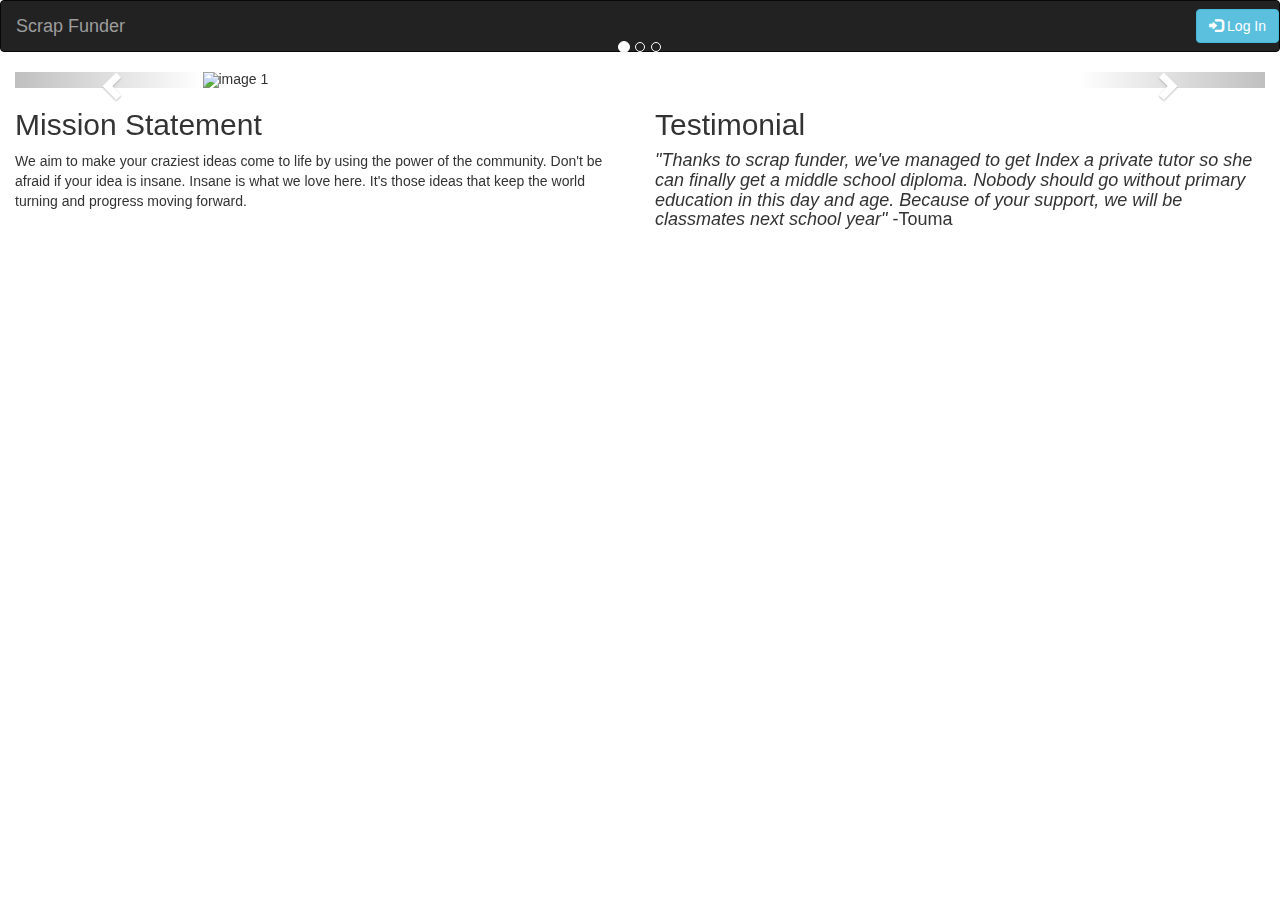
==== commit 67adcb88: "cleaned up folders and made minor changes" ====
--- a/website/index.html
+++ b/website/index.html
@@ -1,527 +1,140 @@
 <!DOCTYPE html>
-<html lang="en">
-  <head>
-    <meta charset="utf-8">
-    <meta http-equiv="X-UA-Compatible" content="IE=edge">
-    <meta name="viewport" content="width=device-width, initial-scale=1.0">
-    <meta name="description" content="">
-    <meta name="author" content="">
-    <link rel="shortcut icon" href="assets/ico/favicon.png">
+<html>
+	<head>
+		<!-- Latest compiled and minified CSS -->
+		<link rel="stylesheet" href="https://maxcdn.bootstrapcdn.com/bootstrap/3.2.0/css/bootstrap.min.css">
 
-    <title>Brand Name</title>
+		<!-- jQuery library -->
+		<script src="https://ajax.googleapis.com/ajax/libs/jquery/1.11.1/jquery.min.js"></script>
 
-    <link href="assets/css/hover_pack.css" rel="stylesheet">
+		<!-- Latest compiled JavaScript -->
+		<script src="https://maxcdn.bootstrapcdn.com/bootstrap/3.2.0/js/bootstrap.min.js"></script>
 
-    <!-- Bootstrap core CSS -->
-    <link href="assets/css/bootstrap.css" rel="stylesheet">
+	<!--Required to center images in the carousel. Put this in its own css file later.-->
+	  <style>
+	  .carousel-inner > .item > img,
+	  .carousel-inner > .item > a > img {
+		  width: 70%;
+		  margin: auto;
+	  }
+	  </style>
 
-    <!-- Custom styles for this template -->
-    <link href="assets/css/main.css" rel="stylesheet">
-    <link href="assets/css/colors/color-74c9be.css" rel="stylesheet">    
-    <link href="assets/css/animations.css" rel="stylesheet">
-    <link href="assets/css/font-awesome.min.css" rel="stylesheet">
-    
+		<title>Login Page Demo</title>
+	</head>
 
-    <!-- Main Jquery & Hover Effects. Should load first -->
-    <script src="http://ajax.googleapis.com/ajax/libs/jquery/1.11.2/jquery.min.js"></script>
-    <script src="assets/js/hover_pack.js"></script>
-  
-  </head>
+	<body>
 
-  <body>
+		<!--Black nav bar-->
+		<nav class="navbar navbar-inverse">
+			<div class="container-fluid">
+				<div class="navbar-header">
+					<div class="navbar-brand">Scrap Funder</div>
+				</div>
+				<!--Log in button-->
+				<div class="navbar-nav navbar-right">
+					<a href="#" class="navbar-btn btn btn-info" data-toggle="modal" data-target="#loginmodal">
+						<span class="glyphicon glyphicon-log-in"></span> Log In
+					</a>
+				</div>
+			</div>
+		</nav>
 
+		<!--Login popup dialog-->
+		<div class="modal fade" id="loginmodal" role="dialog" aria-labelledby="basicModal" aria-hidden="true">
+			<div class="modal-dialog">
+			<div class="modal-content">
+				<div class="modal-header">
+					<h4><b>Please enter your email and password</b></h4>
+				</div>
+				<div class="modal-body">
+					<form action="login.php" method="POST">
+						<table class="table table-bordered table-striped">
+						<tr>
+							<td>EMail address: </td>
+							<td><input type="text" name="email"></td>
+						</tr>
+						<tr>			
+							<td>Password: </td>
+							<td><input type="password" name="passwd"></td>
+						</tr>
+						</table>
+						<input type="submit" value="Log In">
+					</form>
+				</div>
+				</div>
+			</div>
+		</div>
 
-	<! ========== NAV BAR ==================================================================================================== 
-	=============================================================================================================================>
+		<!--Carousel-->
+		<div class="container-fluid">
+			<div id="inspirational" class="carousel slide" data-ride="carousel">
 
-    <nav class="navbar navbar-default navbar-fixed-top topnav" role="navigation">
-        <div class="container topnav">
-            <!-- Brand and toggle get grouped for better mobile display -->
-            <div class="navbar-header">
-                <button type="button" class="navbar-toggle" data-toggle="collapse" data-target="#bs-example-navbar-collapse-1">
-                    <span class="sr-only">Toggle navigation</span>
-                    <span class="icon-bar"></span>
-                    <span class="icon-bar"></span>
-                    <span class="icon-bar"></span>
-                </button>
-                <a class="navbar-brand topnav" href="index.html">Brand Name</a>
-            </div>
-            <!-- Collect the nav links, forms, and other content for toggling -->
-            <div class="collapse navbar-collapse" id="bs-example-navbar-collapse-1">
-                <ul class="nav navbar-nav navbar-right">
-                    <li>
-                        <a href="#">Explore</a>
-                    </li>
-                    <li>
-                        <a href="#signup" data-toggle="modal">Sign up</a>
-                    </li>
-                    <li>
-                        <a href="#login" data-toggle="modal">Login</a>
-                    </li>
-                </ul>
-            </div>
-            <!-- /.navbar-collapse -->
-        </div>
-        <!-- /.container -->
-    </nav>
+				<!--Setup the 3 pages-->
+				<ol class="carousel-indicators">
+					<li data-target="#inspirational" data-slide-to="0" class="active"></li>
+					<li data-target="#inspirational" data-slide-to="1"></li>
+					<li data-target="#inspirational" data-slide-to="2"></li>
+				</ol>
 
+				<!--Choose the images for each page of the carousel and write the quote under each one-->
+				<div class="carousel-inner" role="listbox">
+					<div class="item active">
+						<img src="img/insp1.jpg" alt="image 1">
+						<div class="carousel-caption">
+							<h1>Go Nuts!</h1>
+							<p><b>No matter how crazy, dangerous, impractical your idea is, there will always be someone who's gonna fund you.</b></p>
+						</div>
+					</div>
 
-	<! ========== HEADERWRAP ==================================================================================================== 
-	=============================================================================================================================>
-    <div id="headerwrap">
-    	<div class="container">
-			<div class="row centered">
-				<div class="col-lg-8 col-lg-offset-2 mt">
-					<h1>We are a Crowd Funding agency. We focus on Ideas, Awareness, and Execution.</h1>
-    				<p class="mt"><button type="button" class="btn btn-cta btn-lg">LEARN MORE</button></p>
-				</div>
-				
-			</div><!-- /row -->
-    	</div><!-- /container -->
-    </div> <!-- /headerwrap -->
+					<div class="item">
+						<img src="img/insp2.jpg" alt="image 2">
+						<div class="carousel-caption">
+							<h1>Sky's the limit... and then some!</h1>
+							<p>Just make sure it doesn't sound like you were high on crack when you wrote the description.</p>
+						</div>
+					</div>
 
-	<! ========== BLOG POSTS ==================================================================================================== 
-	=============================================================================================================================>    
-	<div class="container">	
-
-		<div class="row mt centered ">
-			<div class="col-lg-4 col-lg-offset-4">
-				<h3>Featured Projects</h3>
-				<hr>
-			</div>
-		</div><!-- /row -->
-
-		<div class="row mt">
-			<div class="col-lg-4 col-md-4 col-xs-12 desc">
-				<a class="b-link-fade b-animate-go" href="#"><img width="350" src="assets/img/portfolio/port04.jpg" alt="" />
-					<div class="b-wrapper">
-					  	<h4 class="b-from-left b-animate b-delay03">Project Name 1</h4>
-					  	<p class="b-from-right b-animate b-delay03">Read More.</p>
+					<div class="item">
+						<img src="img/insp3.jpg" alt="image 3">
+						<div class="carousel-caption">
+							<h1>Fuck Criticism</h1>
+							<p>Who cares if someone thinks your project is dumb. It's a big world out there.</p>
+						</div>
 					</div>
-				</a>
-				<p>The Sky Is The Limit</p>
-				<p class="lead">Lorem Ipsum has been the industry's standard dummy text ever since the 1500s, when an unknown printer took a galley of type and scrambled it to make a type specimen book.</p>
-				<div class="progress">
-  					<div class="progress-bar progress-bar-theme" role="progressbar" aria-valuenow="60" aria-valuemin="0" aria-valuemax="100" style="width: 60%;">
-    				60%
- 					</div>
-				</div>			
-				<hr-d>
-				<p class="time"><i class="fa fa-tag"></i> Technology | <i class="fa fa-comment-o"></i> 3 | <i class="fa fa-calendar"></i> 14 Nov. | <i class="fa fa-map-marker"></i> Toronto, Ontario</p>
-
-			</div><!-- col-lg-4 -->
-			
-			<div class="col-lg-4 col-md-4 col-xs-12 desc">
-				<a class="b-link-fade b-animate-go" href="#"><img width="350" src="assets/img/portfolio/port05.jpg" alt="" />
-					<div class="b-wrapper">
-					  	<h4 class="b-from-left b-animate b-delay03">Project Name 2</h4>
-					  	<p class="b-from-right b-animate b-delay03">Read More.</p>
-					</div>
-				</a>
-				<p>Another Cool Stuff</p>
-				<p class="lead">Lorem Ipsum has been the industry's standard dummy text ever since the 1500s, when an unknown printer took a galley of type and scrambled it to make a type specimen book.</p>
-				<div class="progress">
-  					<div class="progress-bar progress-bar-theme" role="progressbar" aria-valuenow="60" aria-valuemin="0" aria-valuemax="100" style="width: 60%;">
-    				60%
- 					</div>
-				</div>					
-				<hr-d>
-				<p class="time"><i class="fa fa-tag"></i> Technology | <i class="fa fa-comment-o"></i> 1 | <i class="fa fa-calendar"></i> 13 Oct. | <i class="fa fa-map-marker"></i> Toronto, Ontario</p></p>
-			</div><!-- col-lg-4 -->
-			
-			<div class="col-lg-4 col-md-4 col-xs-12 desc">
-				<a class="b-link-fade b-animate-go" href="#"><img width="350" src="assets/img/portfolio/port06.jpg" alt="" />
-					<div class="b-wrapper">
-					  	<h4 class="b-from-left b-animate b-delay03">Project Name 3</h4>
-					  	<p class="b-from-right b-animate b-delay03">Read More.</p>
-					</div>
-				</a>
-				<p>This Is Awesome</p>
-				<p class="lead">Lorem Ipsum has been the industry's standard dummy text ever since the 1500s, when an unknown printer took a galley of type and scrambled it to make a type specimen book.</p>
-				<div class="progress">
-  					<div class="progress-bar progress-bar-theme" role="progressbar" aria-valuenow="60" aria-valuemin="0" aria-valuemax="100" style="width: 60%;">
-    				60%
- 					</div>
-				</div>					
-				<hr-d>
-				<p class="time"><i class="fa fa-tag"></i> Technology | <i class="fa fa-comment-o"></i> 1 | <i class="fa fa-calendar"></i> 13 Oct. | <i class="fa fa-map-marker"></i> Toronto, Ontario</p></p>
-			</div><!-- col-lg-4 -->
-			
-		</div><!-- /row -->
-	</div><!-- /container -->
-	
-	<! ========== CALL TO ACTION 1 ============================================================================================== 
-	=============================================================================================================================>    
-    <div id="cta01">
-    	<div class="container">
-    		<div class="row">
-    			<div class="col-lg-8 col-lg-offset-2">
-    				<h2>The probability of success is difficult to estimate;<br/>but if we never try, the chance of success is zero.</h2>
-    				<button type="button" class="btn btn-cta btn-lg">LEARN MORE</button>
-    			</div>
-    		</div><!-- /row -->
-    	</div><!-- /container -->
-    </div><! --/cta01 -->
-
-
-	<! ========== BRANDS & CLIENTS =============================================================================================== 
-	=============================================================================================================================>    
-	<div id="grey">
-		<div class="container">
-			<div class="row mt centered ">
-				<div class="col-lg-4 col-lg-offset-4">
-					<h3>Brands & Clients</h3>
-					<hr>
-				</div><!-- /col-lg-4 -->
-			</div><!-- /row -->
-			
-			<div class="row centered">
-				<div class="col-lg-3 pt">
-					<img class="img-responsive" src="assets/img/clients/client01.png" alt="">
-				</div>
-				<div class="col-lg-3 pt">
-					<img class="img-responsive" src="assets/img/clients/client02.png" alt="">
-				</div>
-				<div class="col-lg-3 pt">
-					<img class="img-responsive" src="assets/img/clients/client03.png" alt="">
-				</div>
-				<div class="col-lg-3 pt">
-					<img class="img-responsive" src="assets/img/clients/client04.png" alt="">
 				</div>
 
-			</div><!-- /row -->
-		</div><!-- /container -->
-	</div><!-- /grey -->
-
-	
-	<! ========== BLACK SECTION ================================================================================================= 
-	=============================================================================================================================>    
-	<div id="black">
-		<div class="container">
-			<div class="row mt centered">
-				<div class="col-lg-4 col-lg-offset-4">
-					<h3>Our Work Process</h3>
-					<hr>
-				</div><!-- /col-lg-4 -->
-			</div><!-- /row -->
-			
-			<div class="row mt">
-				<div class="col-lg-8 col-lg-offset-2">
-					<p>Lorem Ipsum is simply dummy text of the printing and typesetting industry. Lorem Ipsum has been the industry's standard dummy text ever since the 1500s, when an unknown printer took a galley of type and scrambled it to make a type specimen book.</p>
-				</div><! --/col-lg-8 -->
-			</div><!-- /row -->
-		</div><!-- /container -->
-	</div><!-- /black -->
-
-
-	<! ========== FEATURED ICONS ================================================================================================ 
-	=============================================================================================================================>    
-    <div id="white">
-	    <div class="container">
-	    	<div class="row mt">
-	    		<div class="col-lg-4 col-lg-offset-4 centered">
-	    			<h3>Project Process</h3>
-	    			<hr>
-	    		</div>
-	    	</div>
-	    	<div class="row mt">
-	    		<div class="col-lg-3">
-	    			<p class="capitalize">1</p>
-	    			<h4>Pitch</h4>
-	    			<p>Built for all levels of expertise, whether you need simple pages or complex ones, creating something incredible with Marco is an effortless and intuitive process.</p>
-	    		</div>
-	    		<div class="col-lg-3">
-	    			<p class="capitalize">2</p>
-	    			<h4>Fund</h4>
-	    			<p>We’ve taken great care to ensure that Marco is fully retina-ready. So it’ll look good on any retina display. We use retina.js to ensure the best view.</p>
-	    		</div>
-	    		<div class="col-lg-3">
-	    			<p class="capitalize">3</p>
-	    			<h4>Execute</h4>
-	    			<p>Marco fits any device handsomely. We tested our theme in major devices and browsers. Check it out and test it before buy it on responsinator.com.</p>
-	    		</div>    	
-	
-	    		<div class="col-lg-3">
-	    			<p class="capitalize">4</p>
-	    			<h4>Follow up</h4>
-	    			<p>Good looking animations are an essential part of the new theme design trend. We add animations.css, a cool script to help you enhance your site with style.</p>
-	    		</div>
-	    	</div><!-- /row -->
-	    </div><!-- /container -->
-    </div><!-- /white -->
-
-	<! ========== CALL TO ACTION 2 ============================================================================================== 
-	=============================================================================================================================>    
-    <div id="cta02">
-    	<div class="container">
-    		<div class="row">
-    			<div class="col-lg-8 col-lg-offset-2">
-    				<h2>Start your own project today and fullfill your dreams today with us!</h2>
-    				<button type="button" class="btn btn-cta btn-lg">LEARN MORE</button>
-    			</div>
-    		</div><!-- /row -->
-    	</div><!-- /container -->
-    </div><! --/cta02 -->
-
-	<! ========== FEATURED ICONS ================================================================================================ 
-	=============================================================================================================================>    
-    <div class="container">
-    	<div class="row mt">
-    		<div class="col-lg-4 centered si">
-    			<i class="fa fa-flask"></i>
-    			<h4>Built with Bootstrap 3</h4>
-    			<p>Built for all levels of expertise, whether you need simple pages or complex ones, creating something incredible with Marco is an effortless and intuitive process.</p>
-    		</div>
-    		<div class="col-lg-4 centered si">
-    			<i class="fa fa-eye"></i>
-    			<h4>Retina Display Theme</h4>
-    			<p>We’ve taken great care to ensure that Marco is fully retina-ready. So it’ll look good on any retina display. We use retina.js to ensure the best view.</p>
-    		</div>
-    		<div class="col-lg-4 centered si">
-    			<i class="fa fa-mobile"></i>
-    			<h4>Responsive Design Always</h4>
-    			<p>Marco fits any device handsomely. We tested our theme in major devices and browsers. Check it out and test it before buy it on responsinator.com.</p>
-    		</div>    	
-
-    		<div class="col-lg-4 centered si">
-    			<i class="fa fa-cog"></i>
-    			<h4>Really Nice Animations</h4>
-    			<p>Good looking animations are an essential part of the new theme design trend. We add animations.css, a cool script to help you enhance your site with style.</p>
-    		</div>
-    		<div class="col-lg-4 centered si">
-    			<i class="fa fa-flag"></i>
-    			<h4>Font Awesome Included</h4>
-    			<p>Font Awesome is the most used icon font on Bootstrap. Gives you scalable vector icons that can instantly be customized with the power of CSS.</p>
-    		</div>
-    		<div class="col-lg-4 centered si">
-    			<i class="fa fa-heart"></i>
-    			<h4>Carefully Crafted</h4>
-    			<p>We aim to design both, functional & beautiful themes. Details are an important part of our main concept. We work hard to keep our code and front-end flawless.</p>
-    		</div>    	
-    	</div><!-- /row -->
-    </div><!-- /container -->
-    
-	
-	
-	<! ========== BLACK SECTION ================================================================================================= 
-	=============================================================================================================================>    
-	<div id="black">
-		<div class="container pt">
-			<div class="row mt centered">
-				<div class="col-lg-3">
-					<p><i class="fa fa-instagram"></i></p>
-					<h1>21,337</h1>
-					<hr>
-					<h4>Projects Live</h4>
-				</div>
-
-				<div class="col-lg-3">
-					<p><i class="fa fa-music"></i></p>
-					<h1>9,764</h1>
-					<hr>
-					<h4>Projects Funded</h4>
-				</div>
-
-				<div class="col-lg-3">
-					<p><i class="fa fa-trophy"></i></p>
-					<h1>107</h1>
-					<hr>
-					<h4>Some other stat</h4>
-				</div>
-
-				<div class="col-lg-3">
-					<p><i class="fa fa-ticket"></i></p>
-					<h1>209</h1>
-					<hr>
-					<h4>Other stat</h4>
-				</div>
-
-			</div><!-- /row -->
-		</div><!-- /container -->
-	</div><!-- /black -->
-
-	<! ========== TESTIMONIAL CAROUSEL ========================================================================================== 
-	=============================================================================================================================>    
-
-	<div class="container">
-    	<div class="row mt">
-    		<div class="col-lg-4 col-lg-offset-4 centered">
-    			<h3>Honest Testimonials</h3>
-    			<hr>
-    		</div>
-    	</div><! --/row -->
-	
-		<div class="row mt">
-			<div class="col-lg-8 col-lg-offset-2 centered">
-				<div id="carousel-example-generic" class="carousel slide" data-ride="carousel">				
-					<!-- Wrapper for slides -->
-					<div class="carousel-inner">
-						<div class="item active">
-						  <h2>Lorem Ipsum is simply dummy text of the printing and typesetting industry. Lorem Ipsum has been the industry's standard dummy text ever.</h2>
-						  <h5>Paul Morrison - BlackTie.co</h5>
-						</div>
-						
-						<div class="item">
-						  <h2>It is a long established fact that a reader will be distracted by the readable content of a page when looking at its layout.</h2>
-						  <h5>Mike Wellington - BlackTie.co</h5>
-						</div>
-					</div><!-- /carousel-inner -->
-				
-				</div><! --/carousel-example -->		
-			</div><!-- /col-lg-8 -->
-		</div><! --/row -->
-	</div><!-- /container -->
-
-	
-	<! ========== CALL TO ACTION BAR =============================================================================================== 
-	=============================================================================================================================>    
-	<div id="cta-bar">
-		<div class="container">
-			<div class="row centered">
-				<a href="#"><h4>Are You Ready For The Next Step?</h4></a>
-			</div>
-		</div><!-- /container -->
-	</div><!-- /cta-bar -->
-	
-	<! ========== FOOTER ======================================================================================================== 
-	=============================================================================================================================>    
-	
-	<div id="f">
-		<div class="container">
-			<div class="row">
-				<!-- ADDRESS -->
-				<div class="col-lg-3">
-					<h4>Our Studio</h4>
-					<p>
-						Some Ave. 987,<br/>
-						Postal 64733<br/>
-						London, UK.<br/>
-					</p>
-					<p>
-						<i class="fa fa-mobile"></i> +55 4893.8943<br/>
-						<i class="fa fa-envelope-o"></i> hello@yourdomain.com
-					</p>
-				</div><! --/col-lg-3 -->
-				
-
-				<!-- LATEST POSTS -->
-				<div class="col-lg-3">
-					<h4>Latest Posts</h4>
-					<p>
-						<i class="fa fa-angle-right"></i> A post with an image<br/>
-						<i class="fa fa-angle-right"></i> Other post with a video<br/>
-						<i class="fa fa-angle-right"></i> A full width post<br/>
-						<i class="fa fa-angle-right"></i> We talk about something nice<br/>
-						<i class="fa fa-angle-right"></i> Yet another single post<br/>
-					</p>
-				</div><!-- /col-lg-3 -->
-				
-				<!-- NEW PROJECT -->
-				<div class="col-lg-3">
-					<h4>New Project</h4>
-					<a href="#"><img class="img-responsive" src="assets/img/portfolio/port03.jpg" alt="" /></a>
-				</div><!-- /col-lg-3 -->
-				
-				
-			</div><! --/row -->
-		</div><!-- /container -->
-	</div><!-- /f -->
-	
-	<!--- MODAL -->
-    <div class="modal fade" id="signup" tabindex="-1" role= "dialog" aria-labelledby="myModalLabel" aria-hidden="true">
-		<div class="modal-dialog">
-			<div class="modal-content">
-				<div class="modal-header">
-					<h4>Sign Up</h4>
-				</div>
-				<div class="modal-body">
-					<form id="logincheck">
-						<div class="form-group">
-							<label for="fname">First Name:</label>
-							<input type="text" class="form-control" id="fname" placeholder="Please Enter Your First Name">
-						</div>
-						<div class="form-group">
-							<label for="text">Last Name:</label>
-							<input type="text" class="form-control" id="lname" placeholder="Please Enter Your Last Name">
-						</div>				
-						<div class="form-group">
-							<label for="email">Email:</label>
-							<input type="email" class="form-control" id="email" placeholder="Please Enter Your Email">
-						</div>
-						<div class="form-group">
-							<label for="pwd">Password:</label>
-							<input type="password" class="form-control" id="pwd" placeholder="Please Enter Your Password">
-						</div>
-						<div class="form-group">
-							<label for="repwd">Confirm Password:</label>
-							<input type="password" class="form-control" id="repwd" placeholder="Please Re-Enter Your Password">
-						</div>
-					</form>
-				</div>
-				<div class="modal-footer">
-		      		<button type="button" class="btn btn-default" data-dismiss="modal">Cancel</button>
-		      		<button type="button" class="btn btn-primary">Submit</button>
-  				</div>
+				<!--Left and right controls-->
+				<a class="left carousel-control" href="#inspirational" role="button" data-slide="prev">
+					<span class="glyphicon glyphicon-chevron-left" aria-hidden="true"></span>
+					<span class="sr-only">Previous</span>
+				</a>
+				<a class="right carousel-control" href="#inspirational" role="button" data-slide="next">
+					<span class="glyphicon glyphicon-chevron-right" aria-hidden="true"></span>
+					<span class="sr-only">Next</span>
+				</a>
 			</div>
 		</div>
-	</div>
-	<div class="modal fade" id="login" tabindex="-1" role= "dialog" aria-labelledby="myModalLabel" aria-hidden="true">
-		<div class="modal-dialog">
-			<div class="modal-content">
-				<div class="modal-header">
-					<h4>Login</h4>
+
+		<!--The bottom part of the page with the mission statement and testimonial-->
+		<div class="container-fluid">
+			<div class="row">
+				<div class="col-sm-6">
+					<h2>Mission Statement</h2>
+					<p>We aim to make your craziest ideas come to life by using the power of the community. Don't be afraid if your idea is insane. Insane is what we love here. It's those ideas that keep the world turning and progress moving forward.</p>
 				</div>
-				<div class="modal-body">
-					<form>
-						<div class="form-group">
-							<label for="email">Email:</label>
-							<input type="email" class="form-control" id="email" placeholder="Please Enter Your Email">
-						</div>
-						<div class="form-group">
-							<label for="pwd">Password:</label>
-							<input type="password" class="form-control" id="pwd" placeholder="Please Enter Your Password">
-						</div>
-						<div class="checkbox">
-							<label><input type="checkbox">Remember Me</label>
-						</div>
-						<div class="extralogin">
-							<a href="#">Forgot your password?</a>
-							<p>Don't have an account?
-								<a href="#signup" data-toggle="modal" data-dismiss="modal">Register now!</a>
-							</p>	
-						</div>
-					</form>
-				</div><p></p>
-				<div class="modal-footer">
-		      	<button type="button" class="btn btn-default" data-dismiss="modal">Cancel</button>
-		      	<button type="button" class="btn btn-primary">Log In</button>
-  			</div>
+				<div class="col-sm-6">
+					<h2>Testimonial</h2>
+					<h4><i>"Thanks to scrap funder, we've managed to get Index a private tutor so she can finally get a middle school diploma. Nobody should go without primary education in this day and age. Because of your support, we will be classmates next school year"</i> -Touma</h4>
+				</div>
 			</div>
 		</div>
-	</div>
 
-    <!-- Bootstrap core JavaScript
-    ================================================== -->
-    <!-- Placed at the end of the document so the pages load faster -->
-    <script src="assets/js/bootstrap.min.js"></script>
-    <script src="assets/js/retina.js"></script>
-
-
-  	<script>
-		$(window).scroll(function() {
-			$('.si').each(function(){
-			var imagePos = $(this).offset().top;
-	
-			var topOfWindow = $(window).scrollTop();
-				if (imagePos < topOfWindow+400) {
-					$(this).addClass("slideUp");
-				}
-			});
-		});
-	</script>    
+	</body>
+</html>
 
 
 
-  
-  </body>
-</html>
+
+
+
+
